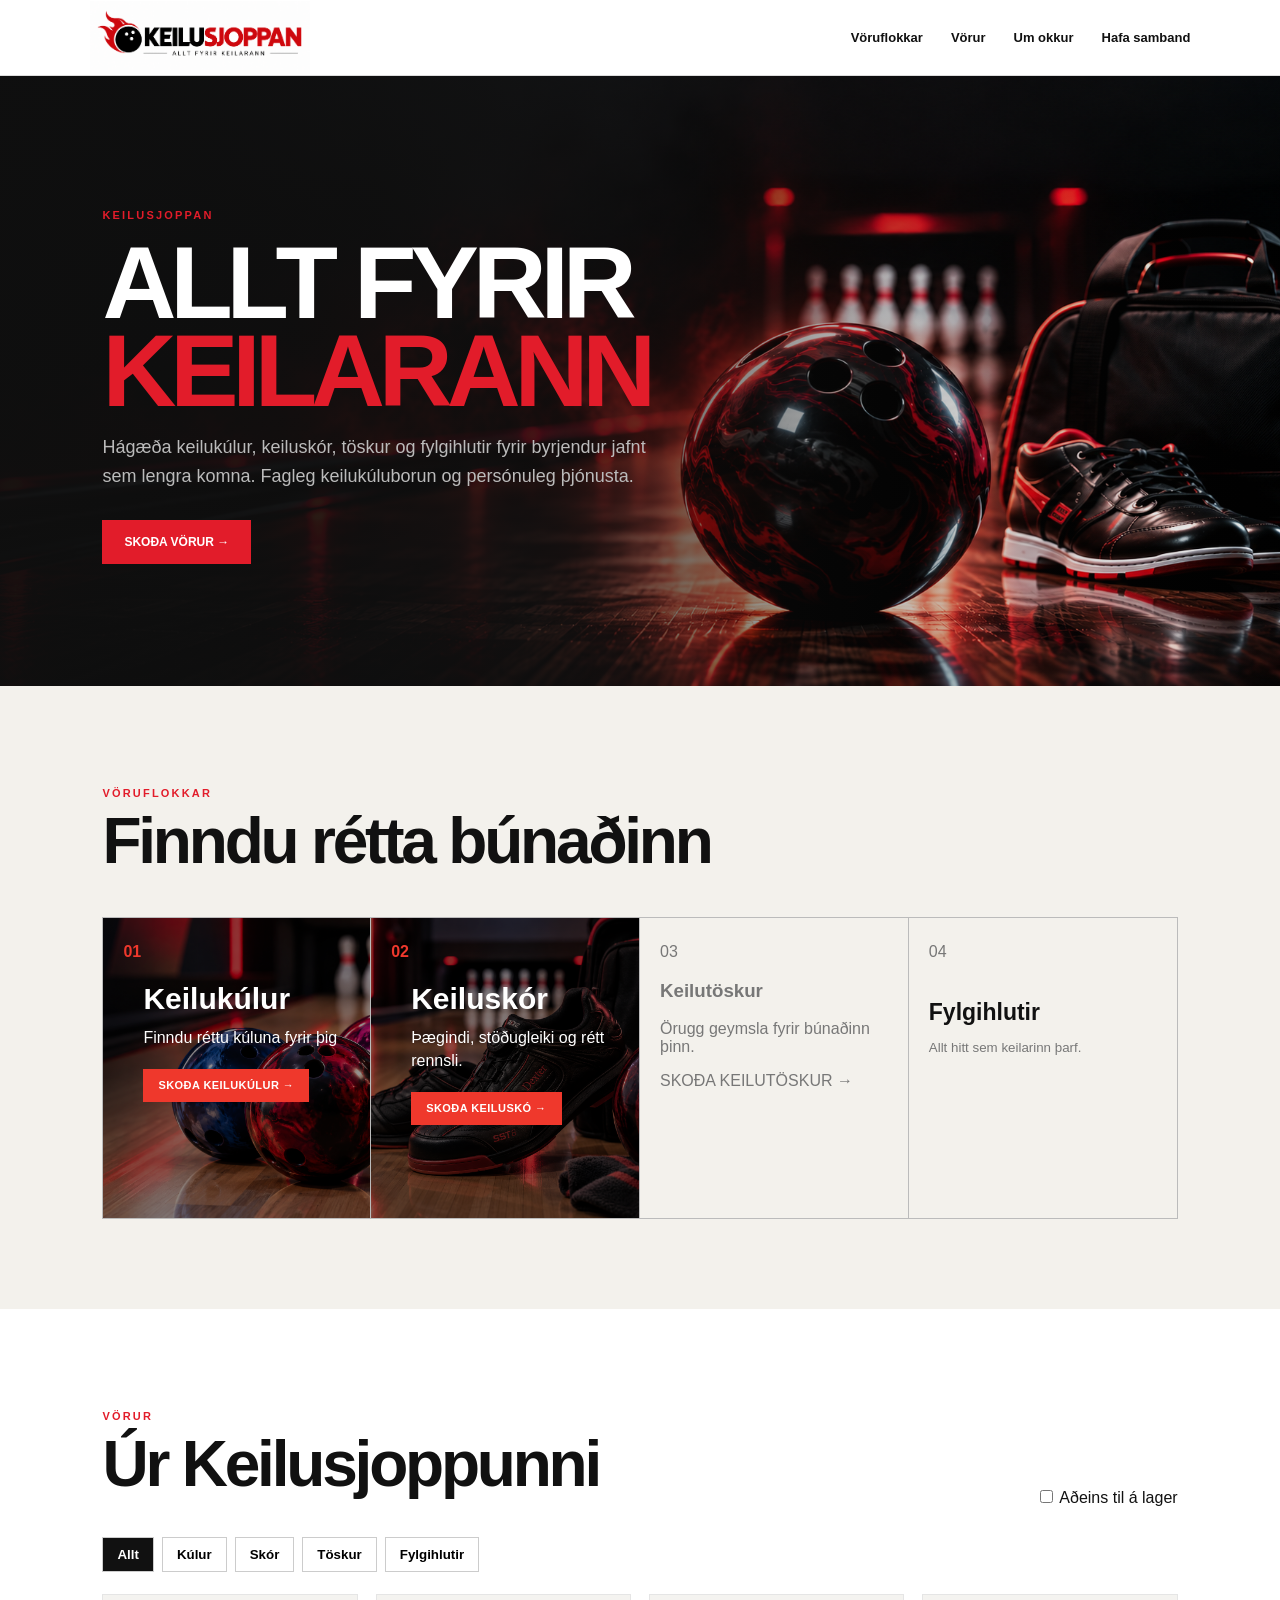
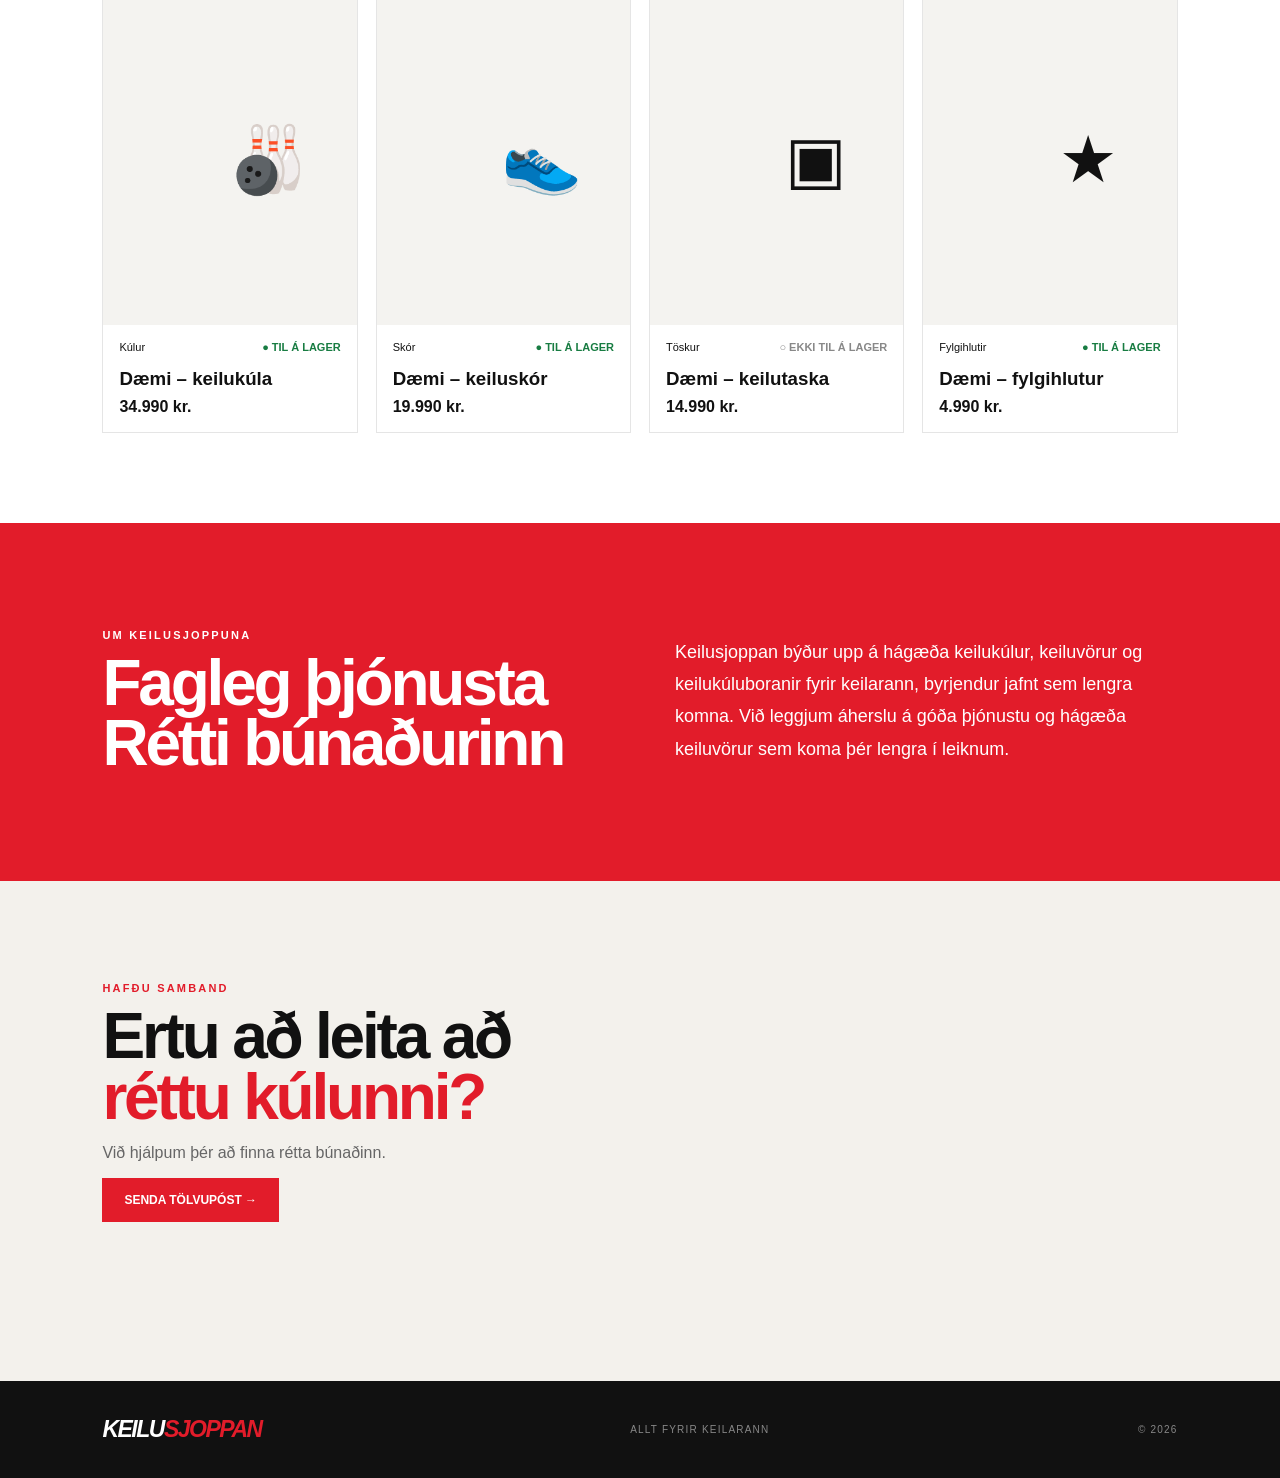
==== index.html @ a0164c8a "Update index.html" ====
<!doctype html><html lang="is"><head><meta charset="utf-8"><meta name="viewport" content="width=device-width,initial-scale=1"><title>Keilusjoppan | Allt fyrir keilarann</title><link rel="stylesheet" href="style.css"></head><body>
<header><a class="logo" href="#">
  <img src="keilusjoppan-logo.png"
       alt="Keilusjoppan – Allt fyrir keilarann"
       style="width:220px; height:auto; display:block;">
</a> <nav><a href="#flokkar">Vöruflokkar</a><a href="#vorur">Vörur</a><a href="#um">Um okkur</a><a href="#samband">Hafa samband</a></nav></header>
<main>
<section class="hero">

  <div class="hero-content">
    <p class="eyebrow">KEILUSJOPPAN</p>

    <h1>
      ALLT FYRIR<br>
      <em>KEILARANN</em>
    </h1>

    <p class="lead">
      Hágæða keilukúlur, keiluskór, töskur og fylgihlutir
      fyrir byrjendur jafnt sem lengra komna.
      Fagleg keilukúluborun og persónuleg þjónusta.
    </p>

    <a class="button" href="#vorur">SKOÐA VÖRUR →</a>
  </div>

</section>
<section id="flokkar" class="section">

  <p class="eyebrow">VÖRUFLOKKAR</p>
  <h2>Finndu rétta búnaðinn</h2>

  <div class="cats">

   <a class="category-card category-balls" href="keilukulur.html">
      <span class="category-number">01</span>
      <div class="category-content">
        <h3>Keilukúlur</h3>
        <p>Finndu réttu kúluna fyrir þig</p>
        <span class="category-link">SKOÐA KEILUKÚLUR →</span>
      </div>
    </a>

 <a class="category-card category-shoes" href="keiluskór.html">
  <span class="category-number">02</span>

  <div class="category-content">
    <h3>Keiluskór</h3>
    <p>Þægindi, stöðugleiki og rétt rennsli.</p>
    <span class="category-link">SKOÐA KEILUSKÓ →</span>
  </div>
</a>

    <a class="category-card category-bags" href="keilutoskur.html">
  <span class="category-number">03</span>

  <div class="category-content">
    <h3>Keilutöskur</h3>
    <p>Örugg geymsla fyrir búnaðinn þinn.</p>
    <span class="category-link">SKOÐA KEILUTÖSKUR →</span>
  </div>
</a>

    <a href="#vorur">
      <span>04</span>
      <b>Fylgihlutir</b>
      <small>Allt hitt sem keilarinn þarf.</small>
    </a>

  </div>

</section><section id="vorur" class="section white"><div class="row"><div><p class="eyebrow">VÖRUR</p><h2>Úr Keilusjoppunni</h2></div><label><input id="stockOnly" type="checkbox"> Aðeins til á lager</label></div><div id="filters" class="filters"></div><div id="productGrid" class="grid"></div></section>
<section id="um" class="about"><div><p class="eyebrow pale">UM KEILUSJOPPUNA</p><h2>Fagleg þjónusta<br>Rétti búnaðurinn</h2></div><p>Keilusjoppan býður upp á hágæða keilukúlur, keiluvörur og keilukúluboranir fyrir keilarann, byrjendur jafnt sem lengra komna. Við leggjum áherslu á góða þjónustu og hágæða keiluvörur sem koma þér lengra í leiknum.</p></section>
<section id="samband" class="section contact"><p class="eyebrow">HAFÐU SAMBAND</p><h2>Ertu að leita að<br><em>réttu kúlunni?</em></h2><p>Við hjálpum þér að finna rétta búnaðinn.</p><a class="button" href="mailto:keilusjoppan@gmail.com">SENDA TÖLVUPÓST →</a></section></main>
<footer><a class="logo" href="#"><span>KEILU</span><b>SJOPPAN</b></a><span>ALLT FYRIR KEILARANN</span><span>© <span id="year"></span></span></footer><script src="products.js"></script></body></html>
---- style.css ----
*{box-sizing:border-box}html{scroll-behavior:smooth}body{margin:0;background:#f3f1ec;color:#111;font-family:Arial,sans-serif}a{color:inherit}header{height:76px;padding:0 7vw;display:flex;align-items:center;justify-content:space-between;background:#fff;position:sticky;top:0;z-index:9;border-bottom:1px solid #ddd}.logo{text-decoration:none;font-weight:900;font-style:italic;font-size:23px;letter-spacing:-1.5px}.logo b{color:#e21c2a}nav{display:flex;gap:28px}nav a{text-decoration:none;font-size:13px;font-weight:bold}.hero{min-height:610px;padding:80px 8vw;display:grid;grid-template-columns:1.3fr .7fr;align-items:center;background:#111;color:#fff;overflow:hidden}.eyebrow{color:#e21c2a;font-size:11px;font-weight:900;letter-spacing:.2em}.hero h1,.contact h2{font-size:clamp(54px,8vw,108px);line-height:.86;letter-spacing:-.06em;margin:18px 0}.hero em,.contact em{font-style:normal;color:#e21c2a}.lead{max-width:570px;color:#bbb;font-size:18px;line-height:1.6;margin-bottom:30px}.button{display:inline-block;padding:15px 22px;background:#e21c2a;color:#fff;text-decoration:none;font-size:12px;font-weight:900}.mark{height:360px;position:relative;display:grid;place-items:center}.ball{width:245px;height:245px;border-radius:50%;background:#050505;border:7px solid #e21c2a;z-index:2;position:relative}.ball i{position:absolute;width:30px;height:30px;border-radius:50%;background:#fff}.ball i:nth-child(1){top:55px;left:72px}.ball i:nth-child(2){top:60px;right:64px}.ball i:nth-child(3){top:108px;left:99px}.flame{position:absolute;color:#e21c2a;font-size:340px;transform:scaleX(.68) translateY(-60px)}.section{padding:90px 8vw}.section h2,.about h2{font-size:clamp(38px,5vw,66px);letter-spacing:-.05em;line-height:.95;margin:12px 0}.cats{display:grid;grid-template-columns:repeat(4,1fr);margin-top:45px;border-top:1px solid #bbb;border-bottom:1px solid #bbb}.cats a{min-height:220px;padding:25px 20px;border-right:1px solid #bbb;text-decoration:none;color:#777}.cats a:first-child{border-left:1px solid #bbb}.cats a:hover{background:#e21c2a;color:#fff}.cats b{display:block;font-size:23px;color:#111;margin:38px 0 12px}.cats a:hover b{color:#fff}.cats small{display:block;line-height:1.5}.white{background:#fff}.row{display:flex;justify-content:space-between;align-items:end;gap:20px}.filters{display:flex;gap:8px;flex-wrap:wrap;margin:30px 0 22px}.filter-btn{padding:9px 14px;border:1px solid #ccc;background:#fff;font-weight:bold;cursor:pointer}.filter-btn.active{background:#111;color:#fff}.grid{display:grid;grid-template-columns:repeat(4,1fr);gap:18px}.product-card{border:1px solid #ddd;background:#fff}.product-image{aspect-ratio:1;background:#f0efec;display:grid;place-items:center;font-size:65px}.product-image img{width:100%;height:100%;object-fit:contain}.product-body{padding:16px}.product-meta{display:flex;justify-content:space-between;gap:8px;font-size:11px}.stock.in{color:#187c42}.stock.out{color:#888}.product-card h3{margin:15px 0 8px}.price{font-weight:900}.about{padding:95px 8vw;background:#e21c2a;color:#fff;display:grid;grid-template-columns:1fr 1fr;gap:70px}.about>p{font-size:18px;line-height:1.8}.pale{color:#fff}.contact{min-height:500px}.contact p:not(.eyebrow){color:#666}footer{padding:35px 8vw;background:#111;color:#888;display:flex;justify-content:space-between;align-items:center;font-size:10px;letter-spacing:.12em}footer .logo span{color:#fff}@media(max-width:850px){nav{display:none}.hero{grid-template-columns:1fr}.mark{height:300px}.cats,.grid{grid-template-columns:repeat(2,1fr)}.about{grid-template-columns:1fr}}@media(max-width:520px){.hero,.section,.about{padding-left:22px;padding-right:22px}.hero h1{font-size:53px}.cats,.grid{grid-template-columns:1fr}.row{align-items:start;flex-direction:column}footer{flex-direction:column;align-items:start;gap:18px}}.logo img {
  width: 150px;
  height: auto;
  display: block;
}
/* HERO MYND */

.hero {
  display: grid;
  grid-template-columns: 0.9fr 1.1fr;
  align-items: center;
  gap: 50px;
}

.hero-visual {
  width: 100%;
  height: 500px;
  overflow: hidden;
}

.hero-visual img {
  width: 100%;
  height: 100%;
  object-fit: cover;
  object-position: 75% center;
  display: block;
}

/* FARSÍMI */

@media (max-width: 850px) {
  .hero {
    grid-template-columns: 1fr;
    gap: 35px;
  }

  .hero-visual {
    height: 350px;
  }
}

@media (max-width: 520px) {
  .hero-visual {
    height: 260px;
  }

  .hero-visual img {
    object-position: 65% center;
  }
}
.hero {
  background-image:
    linear-gradient(
      90deg,
      rgba(15,15,15,0.96) 0%,
      rgba(15,15,15,0.85) 38%,
      rgba(15,15,15,0.25) 70%,
      rgba(15,15,15,0.05) 100%
    ),
    url("./keilusjoppan-hero.png") !important;

  background-size: cover !important;
  background-position: center !important;
  background-repeat: no-repeat !important;
}
/* KEILUKÚLUR – VÖRUFLOKKAKORT */

.category-balls {
  position: relative;
  overflow: hidden;
  min-height: 300px;
  background:
 linear-gradient(
  90deg,
 rgba(10,10,10,.38) 0%,
rgba(10,10,10,.18) 50%,
rgba(10,10,10,.04) 100%
)
    url("keilukulur-category.png");

  background-size: cover;
  background-position: center;
  color: white !important;
}

.category-balls .category-number {
  position: relative;
  z-index: 2;
  color: #ef382c;
  font-weight: 900;
}

.category-balls .category-content {
  position: relative;
  z-index: 2;
  margin-top: 45px;
}

.category-balls h3 {
  margin: 0 0 10px;
  font-size: 30px;
  color: white;
}

.category-balls p {
  margin: 0 0 22px;
  max-width: 230px;
  line-height: 1.5;
}

.category-balls .category-link {
  color: #ef382c;
  font-size: 12px;
  font-weight: 900;
}
/* =========================
   KEILUKÚLUR – VÖRUSÍÐA
   ========================= */

.balls-header {
  background: #111;
  color: #fff;
  padding: 90px 8vw 80px;
}

.balls-header h1 {
  font-size: clamp(55px, 8vw, 105px);
  line-height: .9;
  letter-spacing: -.055em;
  margin: 18px 0 25px;
}

.balls-header > p:last-child {
  max-width: 650px;
  color: #bbb;
  font-size: 18px;
  line-height: 1.6;
}

.balls-shop {
  background: #fff;
  padding: 80px 8vw 110px;
  min-height: 500px;
}

.balls-shop-heading h2 {
  font-size: clamp(38px, 5vw, 65px);
  letter-spacing: -.05em;
  margin: 10px 0 45px;
}

.balls-grid {
  display: grid;
  grid-template-columns: repeat(3, 1fr);
  gap: 22px;
}

/* Farsímar */

@media (max-width: 850px) {
  .balls-grid {
    grid-template-columns: repeat(2, 1fr);
  }

  .balls-header {
    padding: 70px 22px 60px;
  }

  .balls-shop {
    padding: 60px 22px 80px;
  }
}

@media (max-width: 520px) {
  .balls-grid {
    grid-template-columns: 1fr;
  }

  .balls-header h1 {
    font-size: 52px;
  }
}
/* =========================
   VÖRUKORT – KEILUKÚLUR
   ========================= */

.product-card {
  background: #fff;
  border: 1px solid #e5e5e5;
  overflow: hidden;
  transition: transform .2s ease, box-shadow .2s ease;
}

.product-card:hover {
  transform: translateY(-4px);
  box-shadow: 0 14px 35px rgba(0,0,0,.08);
}

.product-image {
  position: relative;
  height: 330px;
  background: #f4f3f0;
  display: flex;
  align-items: center;
  justify-content: center;
  overflow: hidden;
}

.product-image img {
  width: 78%;
  height: 78%;
  object-fit: contain;
}

.product-badge {
  position: absolute;
  top: 18px;
  left: 18px;
  z-index: 2;

  background: #ef382c;
  color: #fff;

  padding: 8px 11px;

  font-size: 10px;
  font-weight: 900;
  letter-spacing: .08em;
}

.product-info {
  padding: 24px;
}

.product-brand {
  display: block;
  color: #ef382c;
  font-size: 11px;
  font-weight: 900;
  letter-spacing: .12em;
  margin-bottom: 8px;
}

.product-info h3 {
  margin: 0 0 12px;
  font-size: 25px;
}

.product-description {
  margin: 0 0 20px;
  color: #666;
  font-size: 14px;
  line-height: 1.55;
}

.product-details {
  display: flex;
  gap: 8px;
  flex-wrap: wrap;
  margin-bottom: 22px;
}

.product-details span {
  background: #f1f1f1;
  padding: 7px 10px;
  font-size: 11px;
  font-weight: 700;
}

.product-button {
  display: inline-block;
  color: #111;
  text-decoration: none;
  font-size: 12px;
  font-weight: 900;
  letter-spacing: .06em;
  border-bottom: 2px solid #ef382c;
  padding-bottom: 4px;
}

.product-button:hover {
  color: #ef382c;
}

@media (max-width: 520px) {
  .product-image {
    height: 290px;
  }
}
/* TAKKI – FINNDU ÞÍNA KÚLU */

.balls-catalog-link {
  display: inline-flex;
  align-items: center;
  justify-content: center;
  margin-top: 28px;
  padding: 16px 24px;
  background: #ef382c;
  color: #fff;
  text-decoration: none;
  font-size: 12px;
  font-weight: 900;
  letter-spacing: .08em;
  transition: transform .2s ease, background .2s ease;
}

.balls-catalog-link:hover {
  background: #fff;
  color: #111;
  transform: translateY(-2px);
}
/* =========================
   DRAUMAKÚLAN – CTA
   ========================= */

.ball-order-cta {
  background: #111;
  color: #fff;
  padding: 90px 8vw 100px;
}

.ball-order-cta h2 {
  max-width: 900px;
  margin: 16px 0 25px;
  font-size: clamp(42px, 6vw, 78px);
  line-height: .95;
  letter-spacing: -.045em;
}

.ball-order-text {
  max-width: 600px;
  margin: 0 0 32px;
  color: #bbb;
  font-size: 17px;
  line-height: 1.65;
}

.ball-order-button {
  display: inline-flex;
  align-items: center;
  justify-content: center;
  padding: 17px 25px;
  border: 2px solid #ef382c;
  color: #fff;
  text-decoration: none;
  font-size: 12px;
  font-weight: 900;
  letter-spacing: .08em;
  transition: background .2s ease, transform .2s ease;
}

.ball-order-button:hover {
  background: #ef382c;
  transform: translateY(-2px);
}

@media (max-width: 520px) {
  .ball-order-cta {
    padding: 65px 22px 75px;
  }
}
/* KEILUSKÓR – FLOKKAR */

.shoe-category-heading {
  margin: 10px 0 28px;
  padding-bottom: 12px;
  border-bottom: 2px solid #111;
}

.shoe-category-heading h3 {
  margin: 0;
  font-size: 18px;
  font-weight: 900;
  letter-spacing: .08em;
}
/* KEILUSKÓR – 2 VÖRUR Í RÖÐ */

.shoe-grid {
  display: grid;
  grid-template-columns: repeat(2, minmax(0, 1fr));
  gap: 24px;
  width: 100%;
}

@media (max-width: 700px) {
  .shoe-grid {
    grid-template-columns: 1fr;
  }
}
/* KEILUSKÓR – 2 Í HVERJUM DÁLK */

.balls-shop .shoe-grid {
  display: grid;
  grid-template-columns: repeat(2, minmax(0, 1fr)) !important;
  gap: 24px;
  width: 100%;
}

@media (max-width: 700px) {
  .balls-shop .shoe-grid {
    grid-template-columns: 1fr !important;
  }
}
/* KEILUSKÓR – MYND Á FORSÍÐU */

.cats .category-shoes {
  background-image:
    linear-gradient(rgba(0,0,0,.25), rgba(0,0,0,.72)),
    url("keiluskor-category.png") !important;
  background-size: cover !important;
  background-position: 65% center !important;
  background-repeat: no-repeat !important;
  color: #fff;
}

.category-shoes .category-number {
  color: #ef382c;
}

.category-shoes .category-content p {
  color: #fff;
}

.category-shoes .category-link {
  color: #ef382c;
}
/* KEILUSKÓR – FLOKKATAKKAR */

.shoe-nav {
  display: flex;
  gap: 10px;
  flex-wrap: wrap;
  margin: -15px 0 55px;
}

.shoe-nav a {
  display: inline-flex;
  align-items: center;
  justify-content: center;
  min-width: 150px;
  padding: 15px 22px;
  border: 2px solid #111;
  color: #111;
  background: #fff;
  text-decoration: none;
  font-size: 12px;
  font-weight: 900;
  letter-spacing: .07em;
  transition: .2s ease;
}

.shoe-nav a:hover {
  background: #111;
  color: #fff;
}

.shoe-nav a:last-child {
  border-color: #ef382c;
  color: #ef382c;
}

.shoe-nav a:last-child:hover {
  background: #ef382c;
  color: #fff;
}

html {
  scroll-behavior: smooth;
}

@media (max-width: 520px) {
  .shoe-nav {
    display: grid;
    grid-template-columns: 1fr;
  }

  .shoe-nav a {
    width: 100%;
  }
}
/* MYNDAKORT Á FORSÍÐU */

.category-balls,
.category-shoes {
  position: relative;
  color: #fff;
}

.category-balls::before,
.category-shoes::before {
  content: "";
  position: absolute;
  inset: 0;
  background: rgba(0,0,0,.42);
  z-index: 0;
}

.category-balls > *,
.category-shoes > * {
  position: relative;
  z-index: 1;
}

.category-balls .category-content,
.category-shoes .category-content {
  position: absolute;
  left: 20px;
  right: 20px;
  bottom: 22px;
}

.category-balls .category-content h3,
.category-shoes .category-content h3 {
  margin: 0 0 10px;
  color: #fff;
  font-size: 30px;
  line-height: 1;
}

.category-balls .category-content p,
.category-shoes .category-content p {
  margin: 0 0 18px;
  color: #fff;
  font-size: 16px;
  line-height: 1.45;
}

.category-balls .category-link,
.category-shoes .category-link {
  color: #ef382c;
  font-size: 12px;
  font-weight: 900;
}
/* FORSÍÐA – KEILUKÚLUR + KEILUSKÓR SAMRÆMD KORT */

.cats .category-balls,
.cats .category-shoes {
  position: relative;
  overflow: hidden;
  min-height: 300px;
  color: #fff !important;
  background-size: cover !important;
  background-repeat: no-repeat !important;
}

.cats .category-balls {
  background-image:
    linear-gradient(
      90deg,
      rgba(0,0,0,.12) 0%,
      rgba(0,0,0,.03) 45%,
      rgba(0,0,0,0) 100%
    ),
    url("keilukulur-category.png") !important;

  background-position: center !important;
}

.cats .category-shoes {
  background-image:
    linear-gradient(
      90deg,
      rgba(0,0,0,.10) 0%,
      rgba(0,0,0,.02) 45%,
      rgba(0,0,0,0) 100%
    ),
    url("keiluskor-category.png") !important;

  background-position: 65% center !important;
}

.cats .category-balls .category-number,
.cats .category-shoes .category-number {
  position: relative;
  z-index: 2;
  color: #ef382c !important;
  font-weight: 900;
}

.cats .category-balls .category-content,
.cats .category-shoes .category-content {
  position: relative;
  z-index: 2;
  margin-top: 45px;
}

.cats .category-balls h3,
.cats .category-shoes h3 {
  margin: 0 0 12px;
  color: #fff !important;
  font-size: 30px;
  line-height: 1;
}

.cats .category-balls p,
.cats .category-shoes p {
  margin: 0 0 20px;
  color: #fff !important;
  font-size: 16px;
  line-height: 1.45;
}

.cats .category-balls .category-link,
.cats .category-shoes .category-link {
  display: inline-block;
  width: fit-content;
  background: #ef382c;
  color: #fff !important;
  padding: 11px 15px;
  font-size: 11px;
  font-weight: 900;
  letter-spacing: .04em;
  line-height: 1;
  text-decoration: none;
  transition: background .2s ease, transform .2s ease;
}

.cats .category-balls:hover .category-link,
.cats .category-shoes:hover .category-link {
  background: #d92b20;
  transform: translateY(-2px);
}
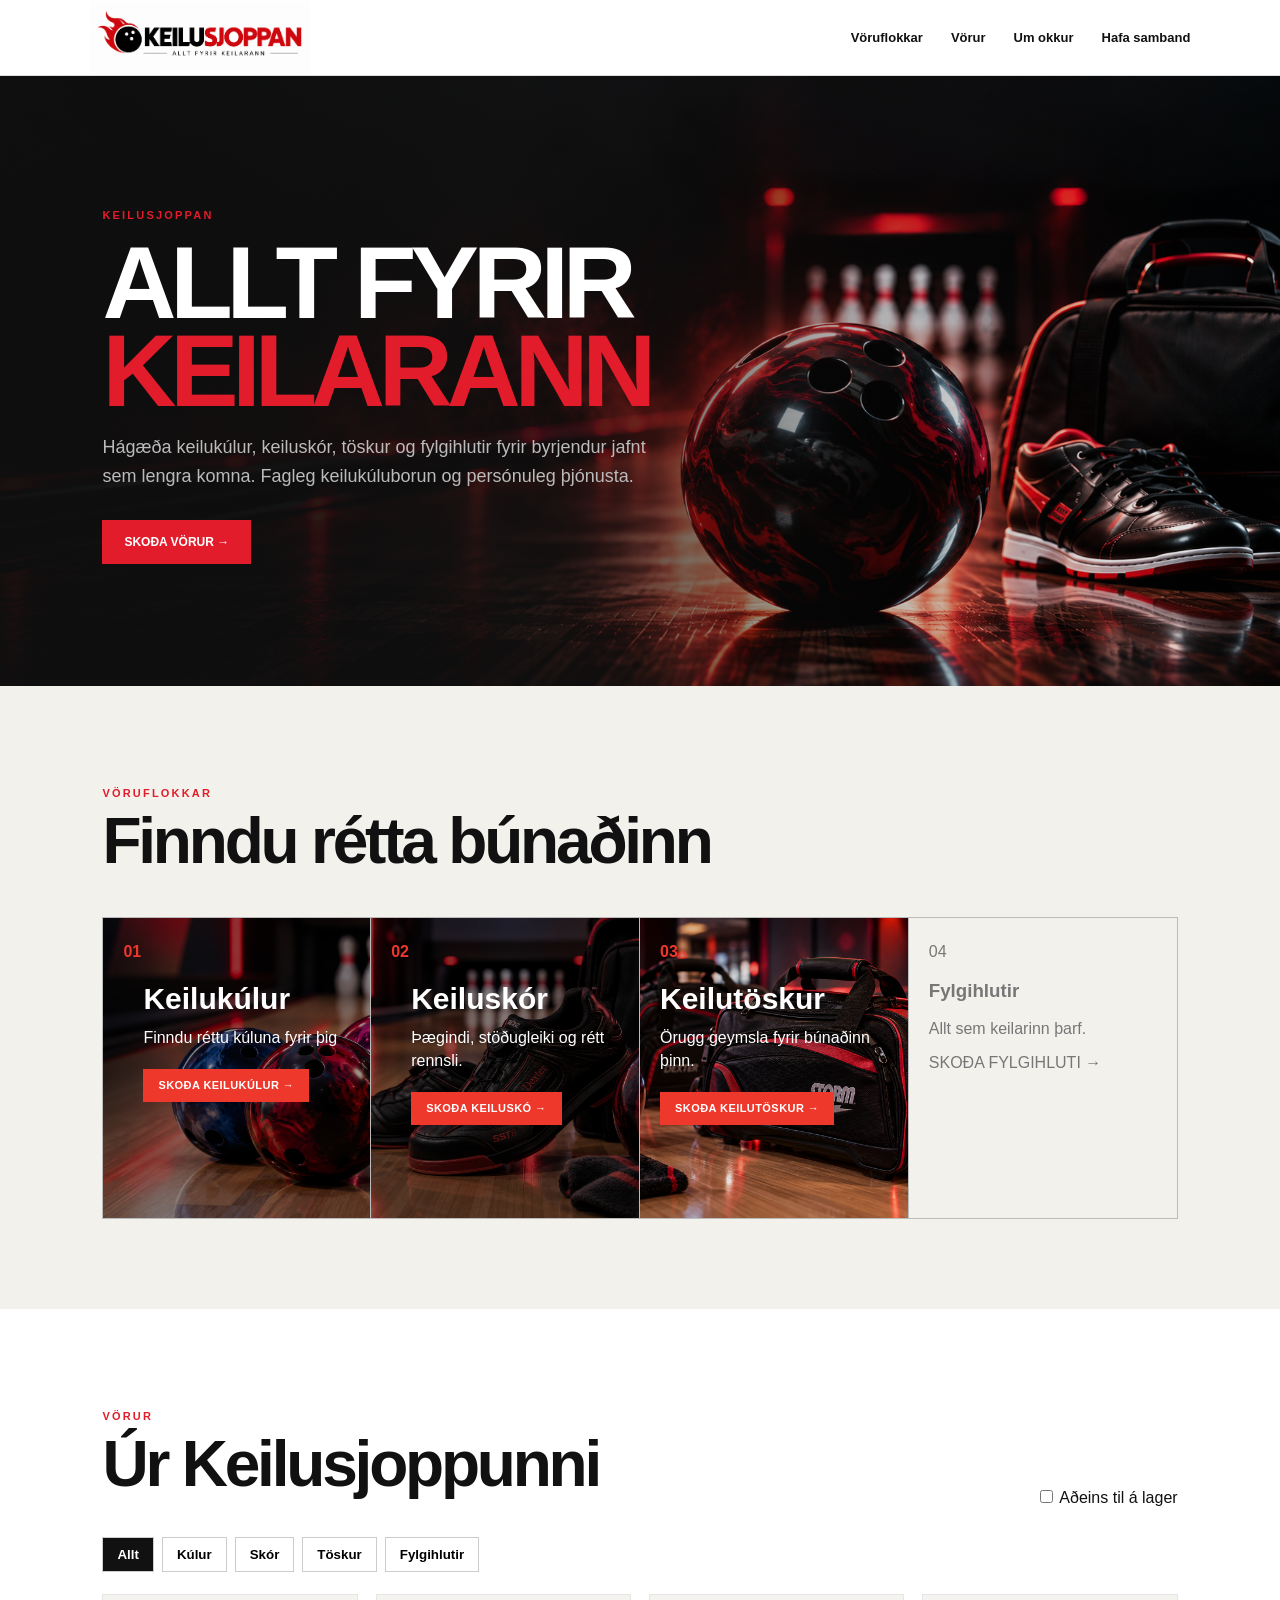
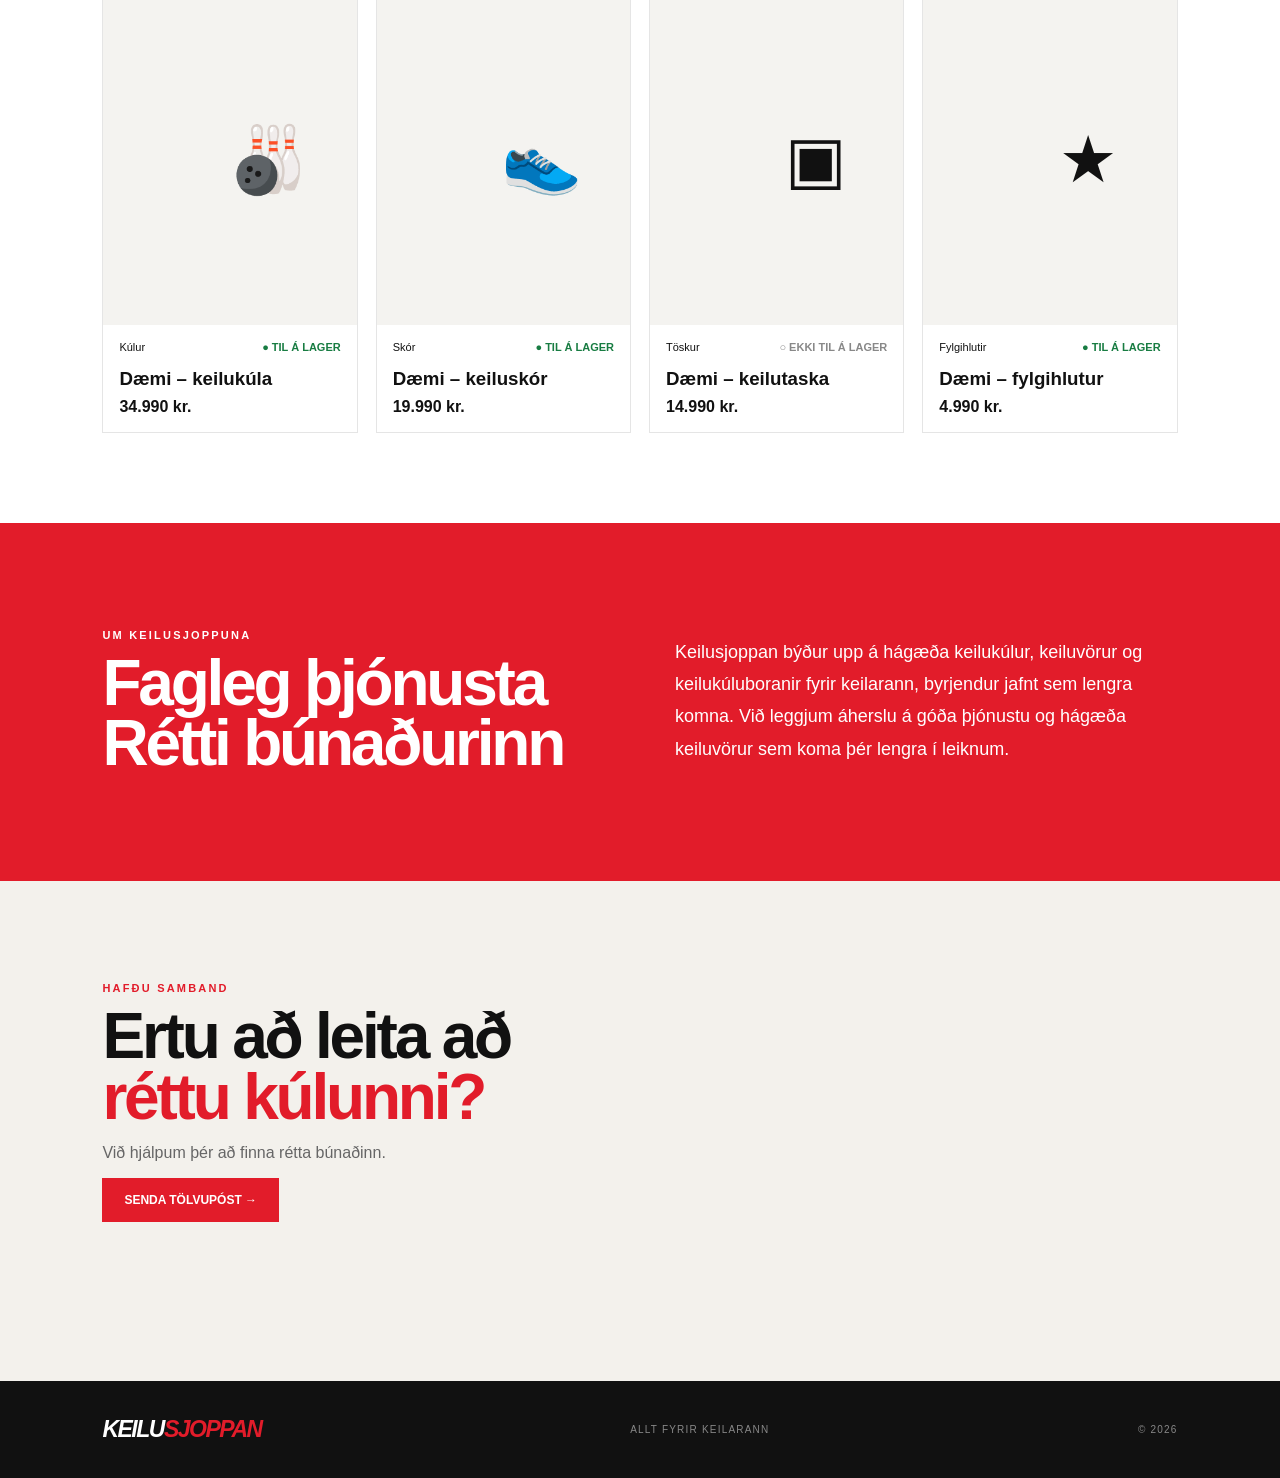
==== commit 9bcf93ef: "Update index.html" ====
--- a/index.html
+++ b/index.html
@@ -61,11 +61,15 @@
   </div>
 </a>
 
-    <a href="#vorur">
-      <span>04</span>
-      <b>Fylgihlutir</b>
-      <small>Allt hitt sem keilarinn þarf.</small>
-    </a>
+<a class="category-card category-accessories" href="fylgihlutir.html">
+  <span class="category-number">04</span>
+
+  <div class="category-content">
+    <h3>Fylgihlutir</h3>
+    <p>Allt sem keilarinn þarf.</p>
+    <span class="category-link">SKOÐA FYLGIHLUTI →</span>
+  </div>
+</a>
 
   </div>
 
--- a/style.css
+++ b/style.css
@@ -620,3 +620,70 @@
   background: #d92b20;
   transform: translateY(-2px);
 }
+/* FORSÍÐA – KEILUTÖSKUR */
+
+.cats .category-bags {
+  position: relative;
+  overflow: hidden;
+  min-height: 300px;
+  color: #fff !important;
+
+  background-image:
+    linear-gradient(
+      90deg,
+rgba(0,0,0,.20) 0%,
+rgba(0,0,0,.08) 45%,
+rgba(0,0,0,.01) 100%
+    ),
+    url("keilutoskur-category.png") !important;
+
+  background-size: cover !important;
+  background-position: center !important;
+  background-repeat: no-repeat !important;
+}
+
+.cats .category-bags .category-number {
+  position: relative;
+  z-index: 2;
+  color: #ef382c !important;
+  font-weight: 900;
+}
+
+.cats .category-bags .category-content {
+  position: relative;
+  z-index: 2;
+  margin-top: 23px;
+}
+
+.cats .category-bags h3 {
+  margin: 0 0 12px;
+  color: #fff !important;
+  font-size: 30px;
+  line-height: 1;
+}
+
+.cats .category-bags p {
+  margin: 0 0 20px;
+  color: #fff !important;
+  font-size: 16px;
+  line-height: 1.45;
+}
+
+.cats .category-bags .category-link {
+  display: inline-block;
+  width: fit-content;
+  background: #ef382c;
+  color: #fff !important;
+  padding: 11px 15px;
+  font-size: 11px;
+  font-weight: 900;
+  letter-spacing: .04em;
+  line-height: 1;
+  text-decoration: none;
+  transition: background .2s ease, transform .2s ease;
+}
+
+.cats .category-bags:hover .category-link {
+  background: #d92b20;
+  transform: translateY(-2px);
+}
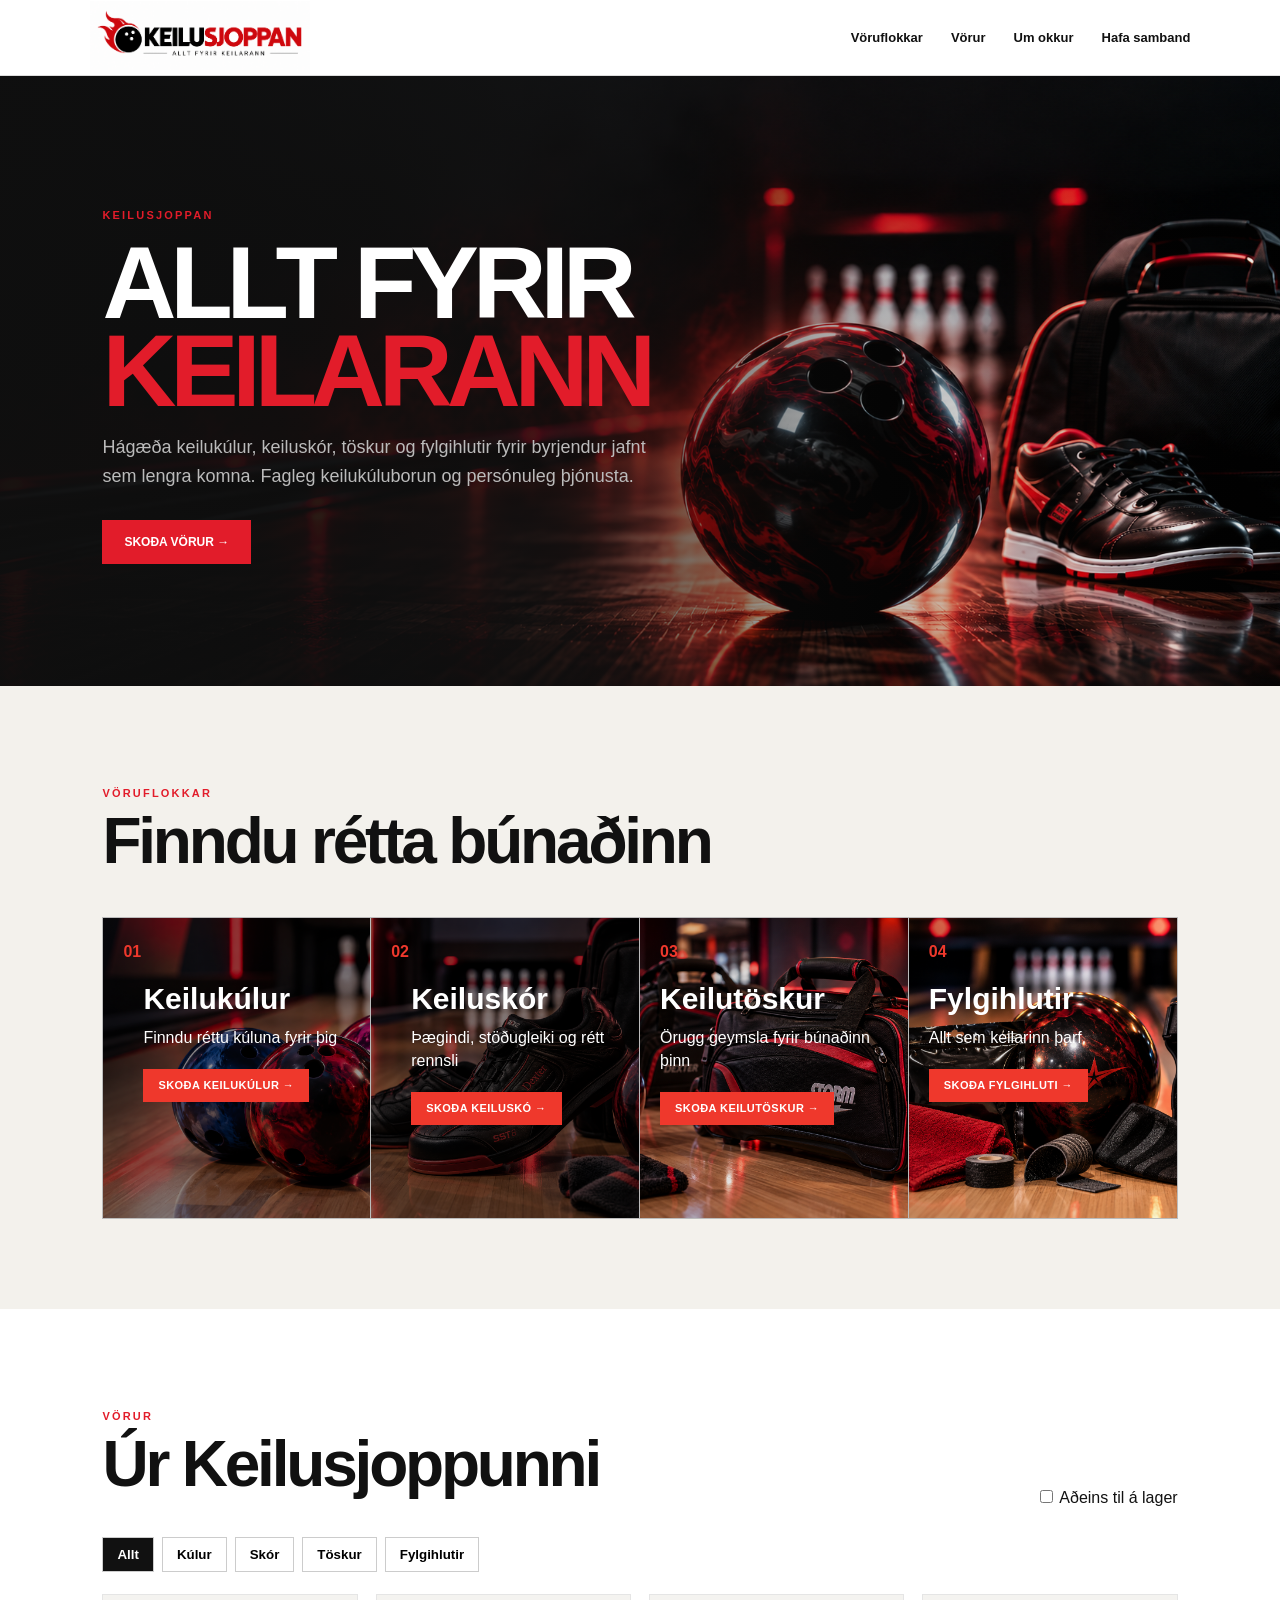
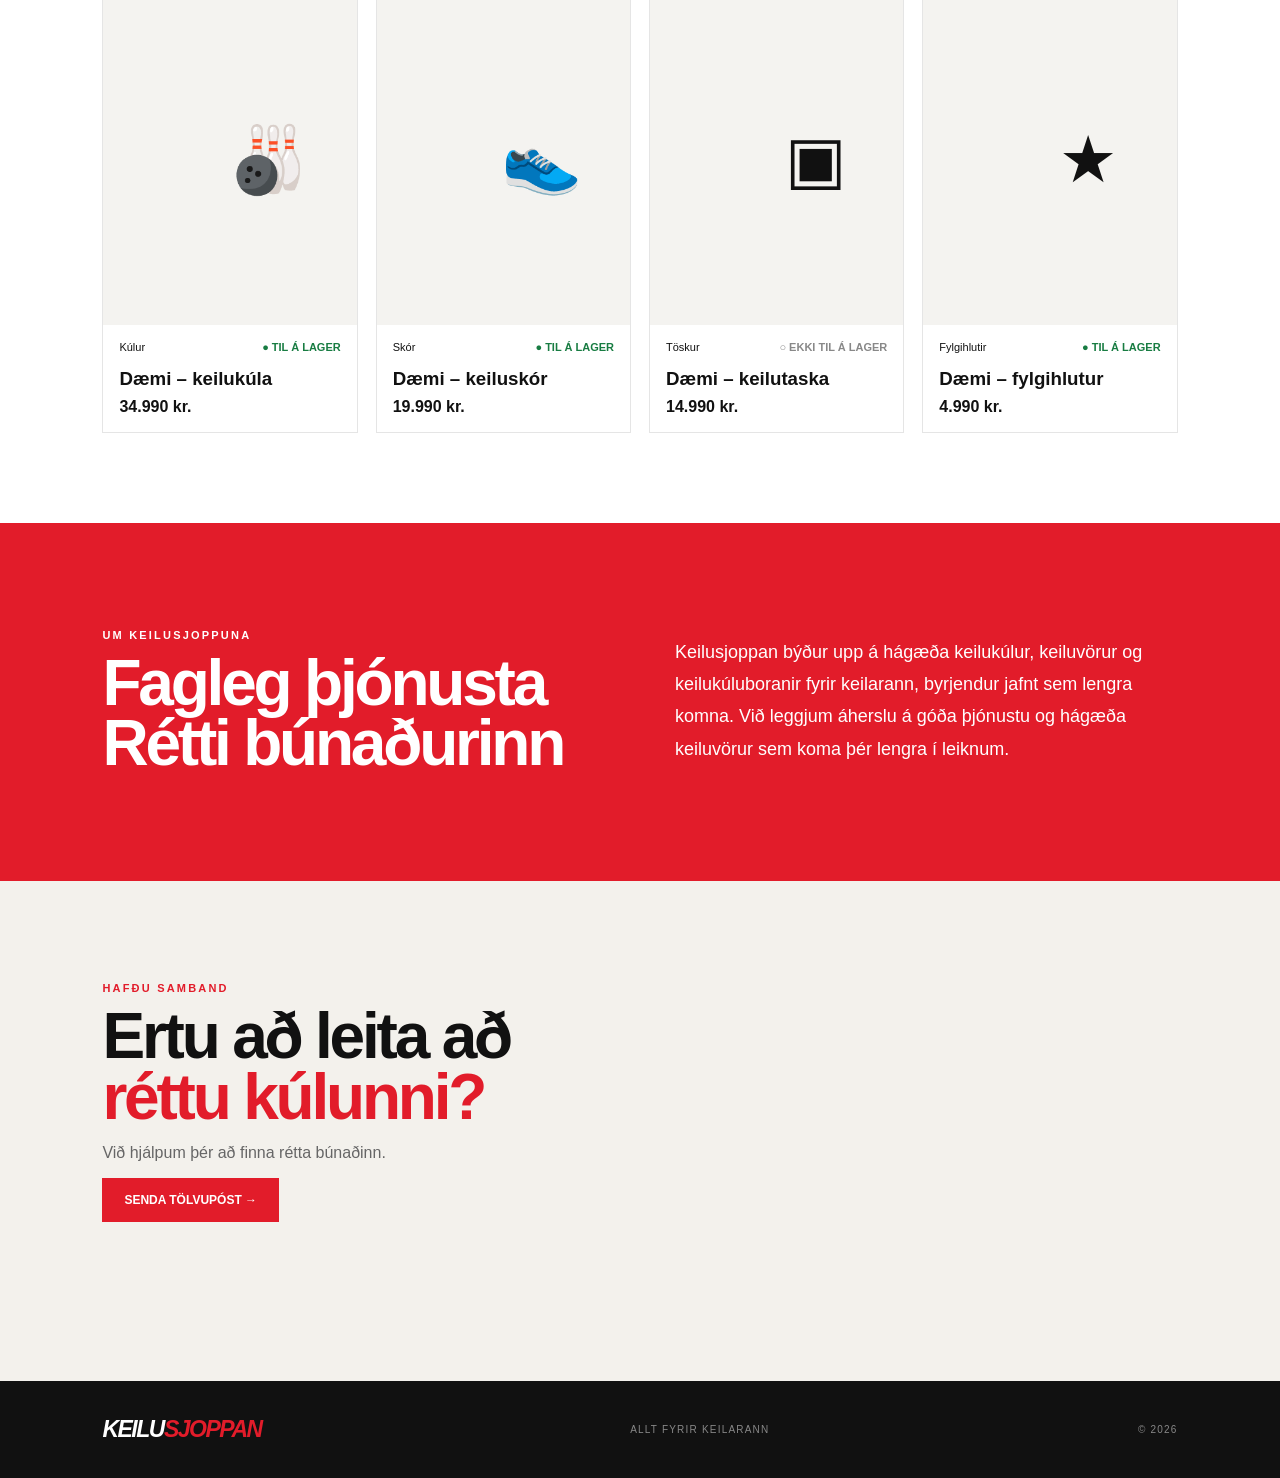
==== commit a0e872f5: "Update index.html" ====
--- a/index.html
+++ b/index.html
@@ -46,7 +46,7 @@
 
   <div class="category-content">
     <h3>Keiluskór</h3>
-    <p>Þægindi, stöðugleiki og rétt rennsli.</p>
+    <p>Þægindi, stöðugleiki og rétt rennsli</p>
     <span class="category-link">SKOÐA KEILUSKÓ →</span>
   </div>
 </a>
@@ -56,7 +56,7 @@
 
   <div class="category-content">
     <h3>Keilutöskur</h3>
-    <p>Örugg geymsla fyrir búnaðinn þinn.</p>
+    <p>Örugg geymsla fyrir búnaðinn þinn</p>
     <span class="category-link">SKOÐA KEILUTÖSKUR →</span>
   </div>
 </a>
--- a/style.css
+++ b/style.css
@@ -687,3 +687,70 @@
   background: #d92b20;
   transform: translateY(-2px);
 }
+/* FORSÍÐA – FYLGIHLUTIR */
+
+.cats .category-accessories {
+  position: relative;
+  overflow: hidden;
+  min-height: 300px;
+  color: #fff !important;
+
+  background-image:
+    linear-gradient(
+      90deg,
+      rgba(0,0,0,.20) 0%,
+      rgba(0,0,0,.08) 45%,
+      rgba(0,0,0,.01) 100%
+    ),
+    url("fylgihlutir-category.png") !important;
+
+  background-size: cover !important;
+  background-position: center !important;
+  background-repeat: no-repeat !important;
+}
+
+.cats .category-accessories .category-number {
+  position: relative;
+  z-index: 2;
+  color: #ef382c !important;
+  font-weight: 900;
+}
+
+.cats .category-accessories .category-content {
+  position: relative;
+  z-index: 2;
+  margin-top: 23px;
+}
+
+.cats .category-accessories h3 {
+  margin: 0 0 12px;
+  color: #fff !important;
+  font-size: 30px;
+  line-height: 1;
+}
+
+.cats .category-accessories p {
+  margin: 0 0 20px;
+  color: #fff !important;
+  font-size: 16px;
+  line-height: 1.45;
+}
+
+.cats .category-accessories .category-link {
+  display: inline-block;
+  width: fit-content;
+  background: #ef382c;
+  color: #fff !important;
+  padding: 11px 15px;
+  font-size: 11px;
+  font-weight: 900;
+  letter-spacing: .04em;
+  line-height: 1;
+  text-decoration: none;
+  transition: background .2s ease, transform .2s ease;
+}
+
+.cats .category-accessories:hover .category-link {
+  background: #d92b20;
+  transform: translateY(-2px);
+}
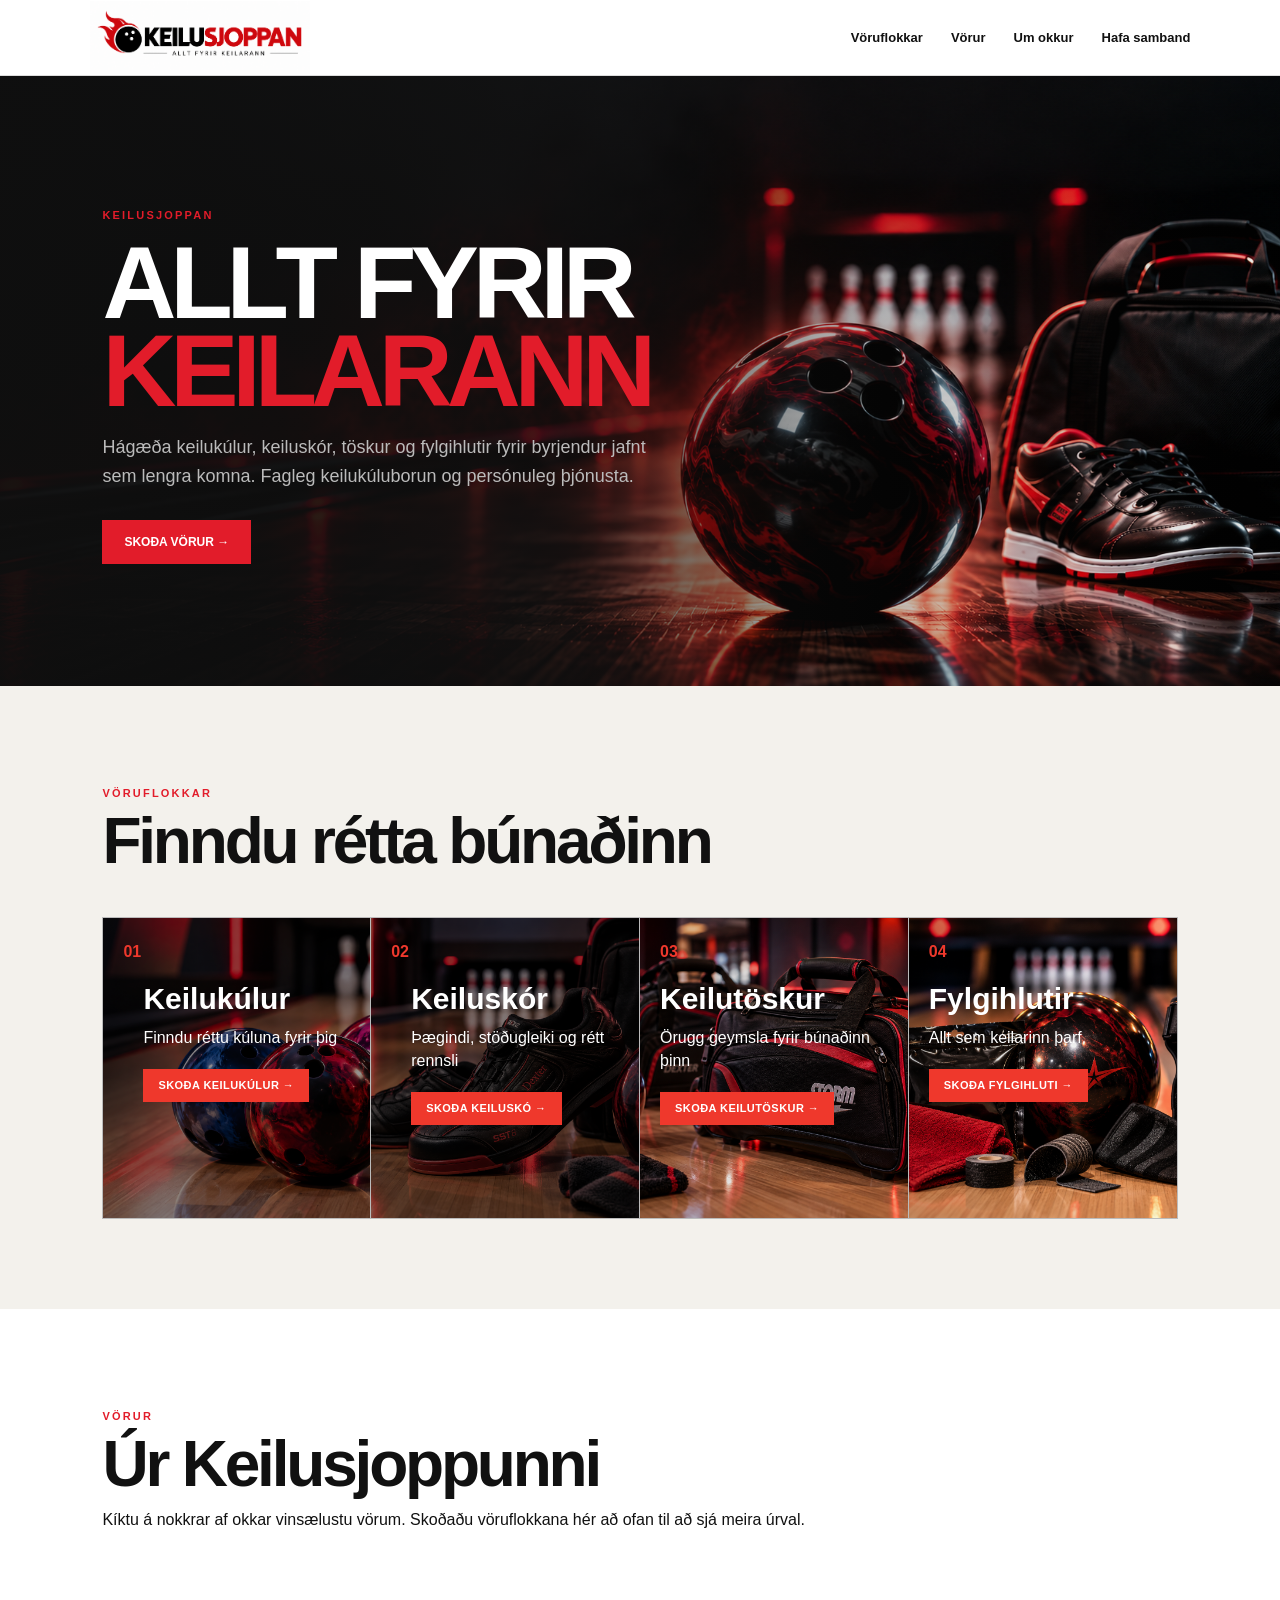
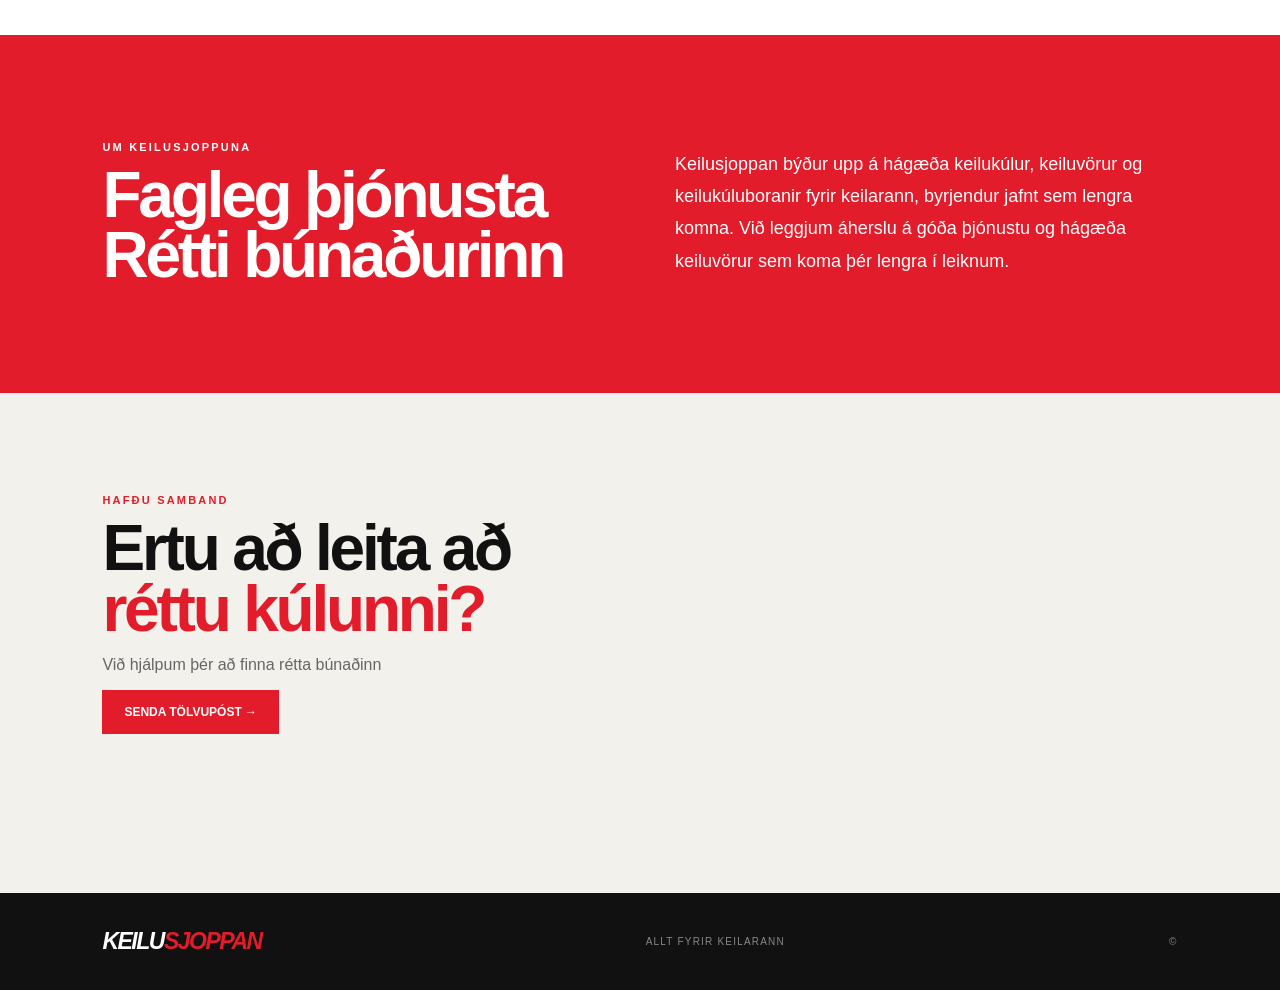
==== commit a1e7ce76: "Update index.html" ====
--- a/index.html
+++ b/index.html
@@ -73,8 +73,76 @@
 
   </div>
 
-</section><section id="vorur" class="section white"><div class="row"><div><p class="eyebrow">VÖRUR</p><h2>Úr Keilusjoppunni</h2></div><label><input id="stockOnly" type="checkbox"> Aðeins til á lager</label></div><div id="filters" class="filters"></div><div id="productGrid" class="grid"></div></section>
-<section id="um" class="about"><div><p class="eyebrow pale">UM KEILUSJOPPUNA</p><h2>Fagleg þjónusta<br>Rétti búnaðurinn</h2></div><p>Keilusjoppan býður upp á hágæða keilukúlur, keiluvörur og keilukúluboranir fyrir keilarann, byrjendur jafnt sem lengra komna. Við leggjum áherslu á góða þjónustu og hágæða keiluvörur sem koma þér lengra í leiknum.</p></section>
-<section id="samband" class="section contact"><p class="eyebrow">HAFÐU SAMBAND</p><h2>Ertu að leita að<br><em>réttu kúlunni?</em></h2><p>Við hjálpum þér að finna rétta búnaðinn.</p><a class="button" href="mailto:keilusjoppan@gmail.com">SENDA TÖLVUPÓST →</a></section></main>
-<footer><a class="logo" href="#"><span>KEILU</span><b>SJOPPAN</b></a><span>ALLT FYRIR KEILARANN</span><span>© <span id="year"></span></span></footer><script src="products.js"></script></body></html>
+</section><section id="vorur" </section>
 
+<section id="vorur" class="section white">
+
+  <div class="row">
+    <div>
+      <p class="eyebrow">VÖRUR</p>
+      <h2>Úr Keilusjoppunni</h2>
+
+      <p class="featured-intro">
+        Kíktu á nokkrar af okkar vinsælustu vörum. Skoðaðu vöruflokkana hér að ofan til að sjá meira úrval.
+      </p>
+    </div>
+  </div>
+
+  <div id="productGrid" class="grid"></div>
+
+</section>
+
+
+<section id="um" class="about">
+
+  <div>
+    <p class="eyebrow pale">UM KEILUSJOPPUNA</p>
+    <h2>Fagleg þjónusta<br>Rétti búnaðurinn</h2>
+  </div>
+
+  <p>
+    Keilusjoppan býður upp á hágæða keilukúlur, keiluvörur og keilukúluboranir
+    fyrir keilarann, byrjendur jafnt sem lengra komna. Við leggjum áherslu á
+    góða þjónustu og hágæða keiluvörur sem koma þér lengra í leiknum.
+  </p>
+
+</section>
+
+
+<section id="samband" class="section contact">
+
+  <p class="eyebrow">HAFÐU SAMBAND</p>
+
+  <h2>
+    Ertu að leita að<br>
+    <em>réttu kúlunni?</em>
+  </h2>
+
+  <p>Við hjálpum þér að finna rétta búnaðinn</p>
+
+  <a class="button" href="mailto:keilusjoppan@gmail.com">
+    SENDA TÖLVUPÓST →
+  </a>
+
+</section>
+
+</main>
+
+
+<footer>
+  <a class="logo" href="#">
+    <span>KEILU</span><b>SJOPPAN</b>
+  </a>
+
+  <span>ALLT FYRIR KEILARANN</span>
+  <span>© <span id="year"></span></span>
+</footer>
+
+
+<script src="products.js"></script>
+
+</body>
+</html>
+          
+            <script src="products.js"></script></body></html>
+
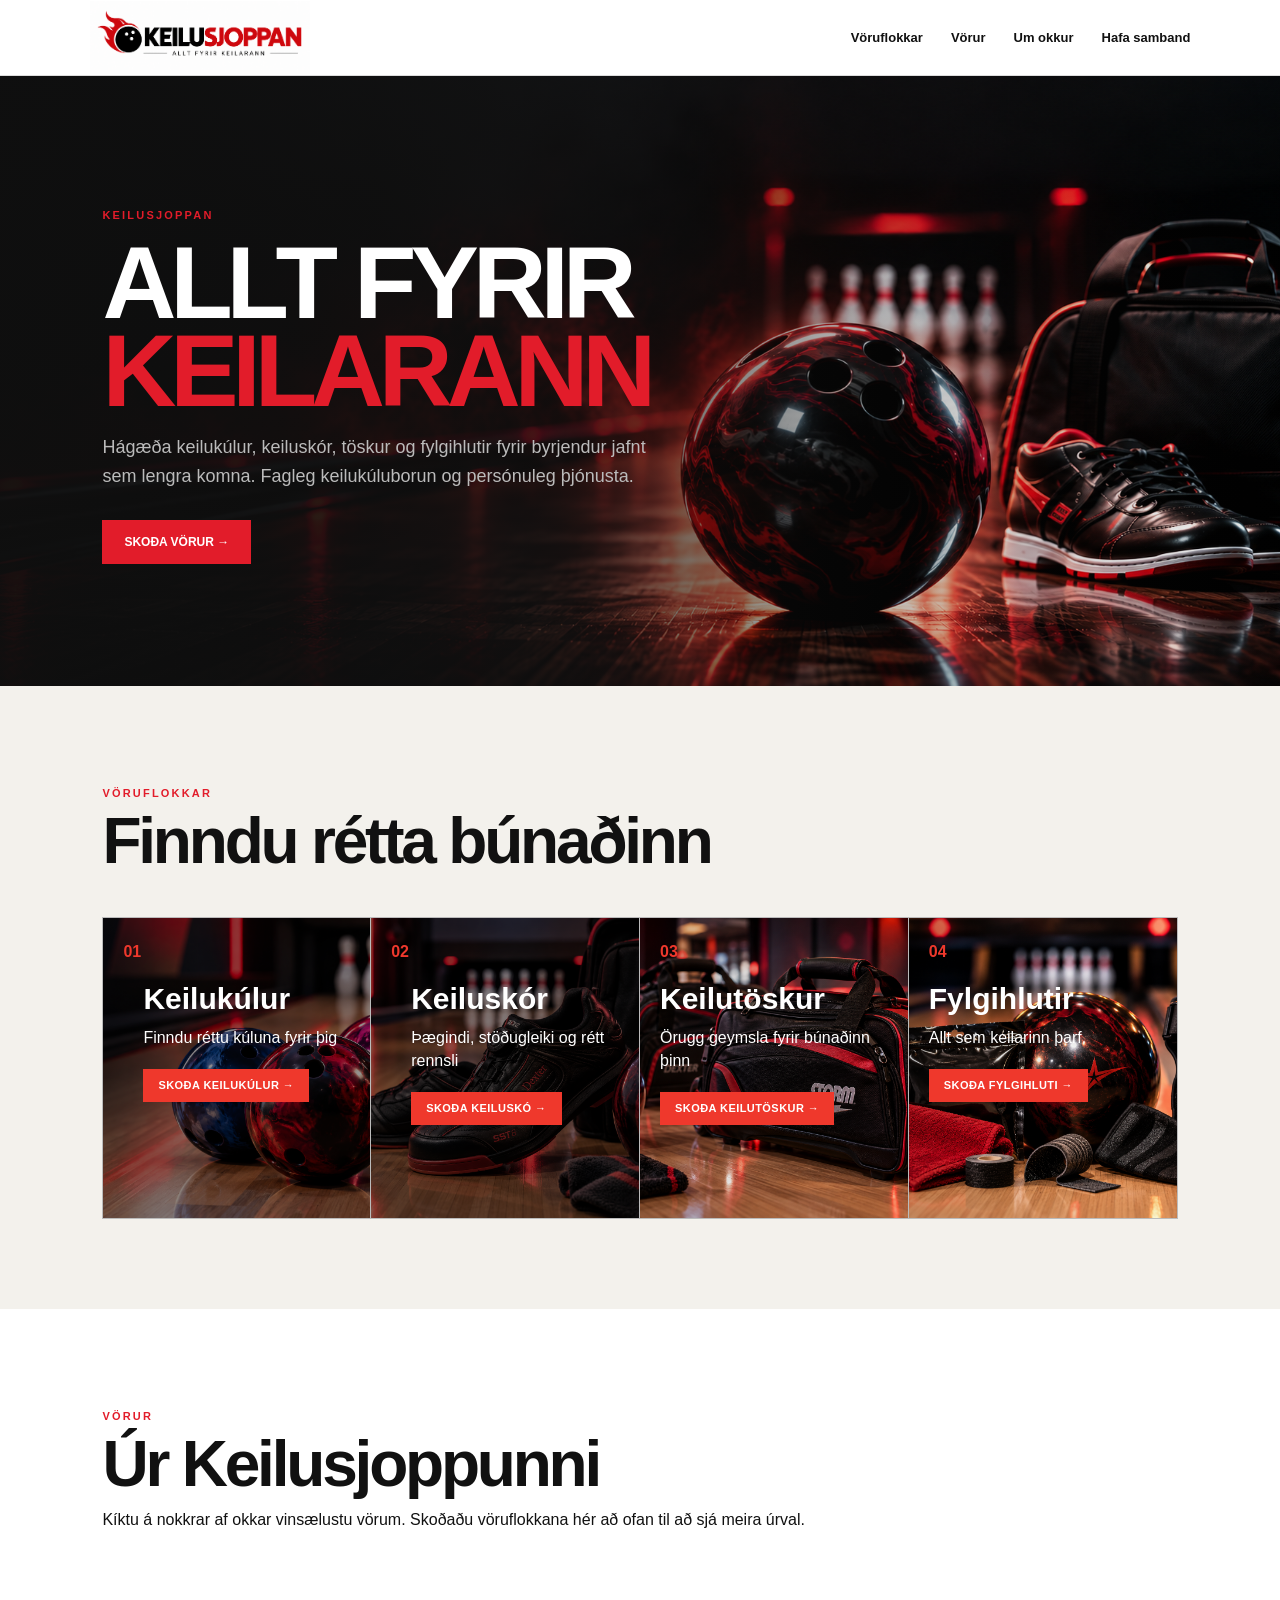
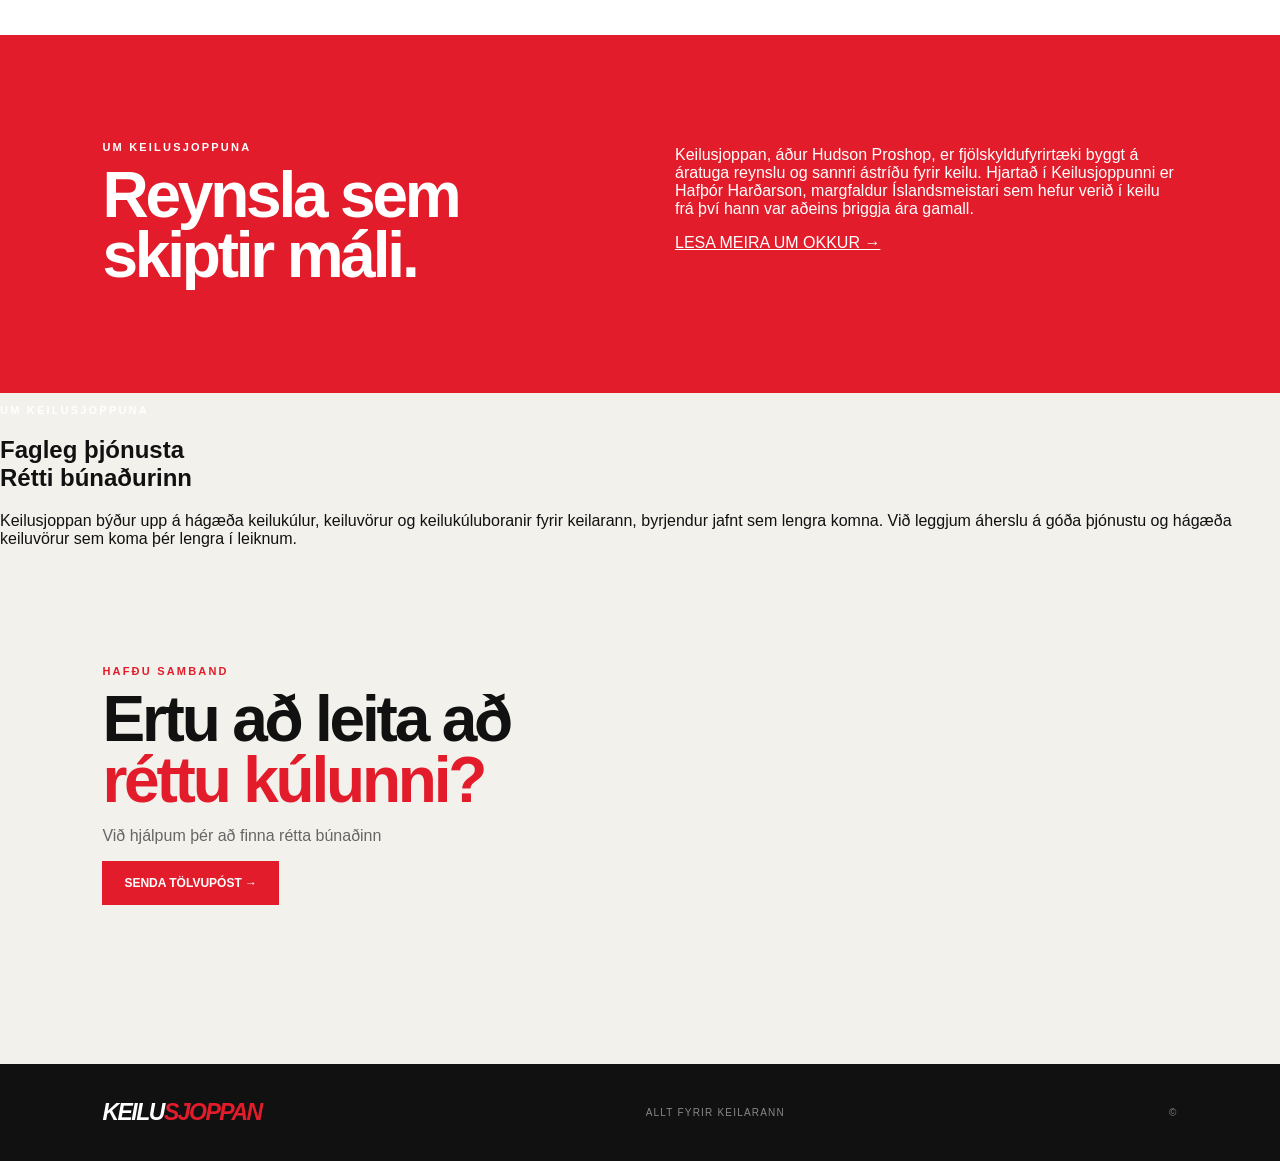
==== commit 7671561a: "Update index.html" ====
--- a/index.html
+++ b/index.html
@@ -97,6 +97,26 @@
 
   <div>
     <p class="eyebrow pale">UM KEILUSJOPPUNA</p>
+    <h2>Reynsla sem<br>skiptir máli.</h2>
+  </div>
+
+  <div>
+    <p>
+      Keilusjoppan, áður Hudson Proshop, er fjölskyldufyrirtæki byggt á
+      áratuga reynslu og sannri ástríðu fyrir keilu. Hjartað í
+      Keilusjoppunni er Hafþór Harðarson, margfaldur Íslandsmeistari
+      sem hefur verið í keilu frá því hann var aðeins þriggja ára gamall.
+    </p>
+
+    <a class="about-link" href="um-okkur.html">
+      LESA MEIRA UM OKKUR →
+    </a>
+  </div>
+
+</section>
+
+  <div>
+    <p class="eyebrow pale">UM KEILUSJOPPUNA</p>
     <h2>Fagleg þjónusta<br>Rétti búnaðurinn</h2>
   </div>
 
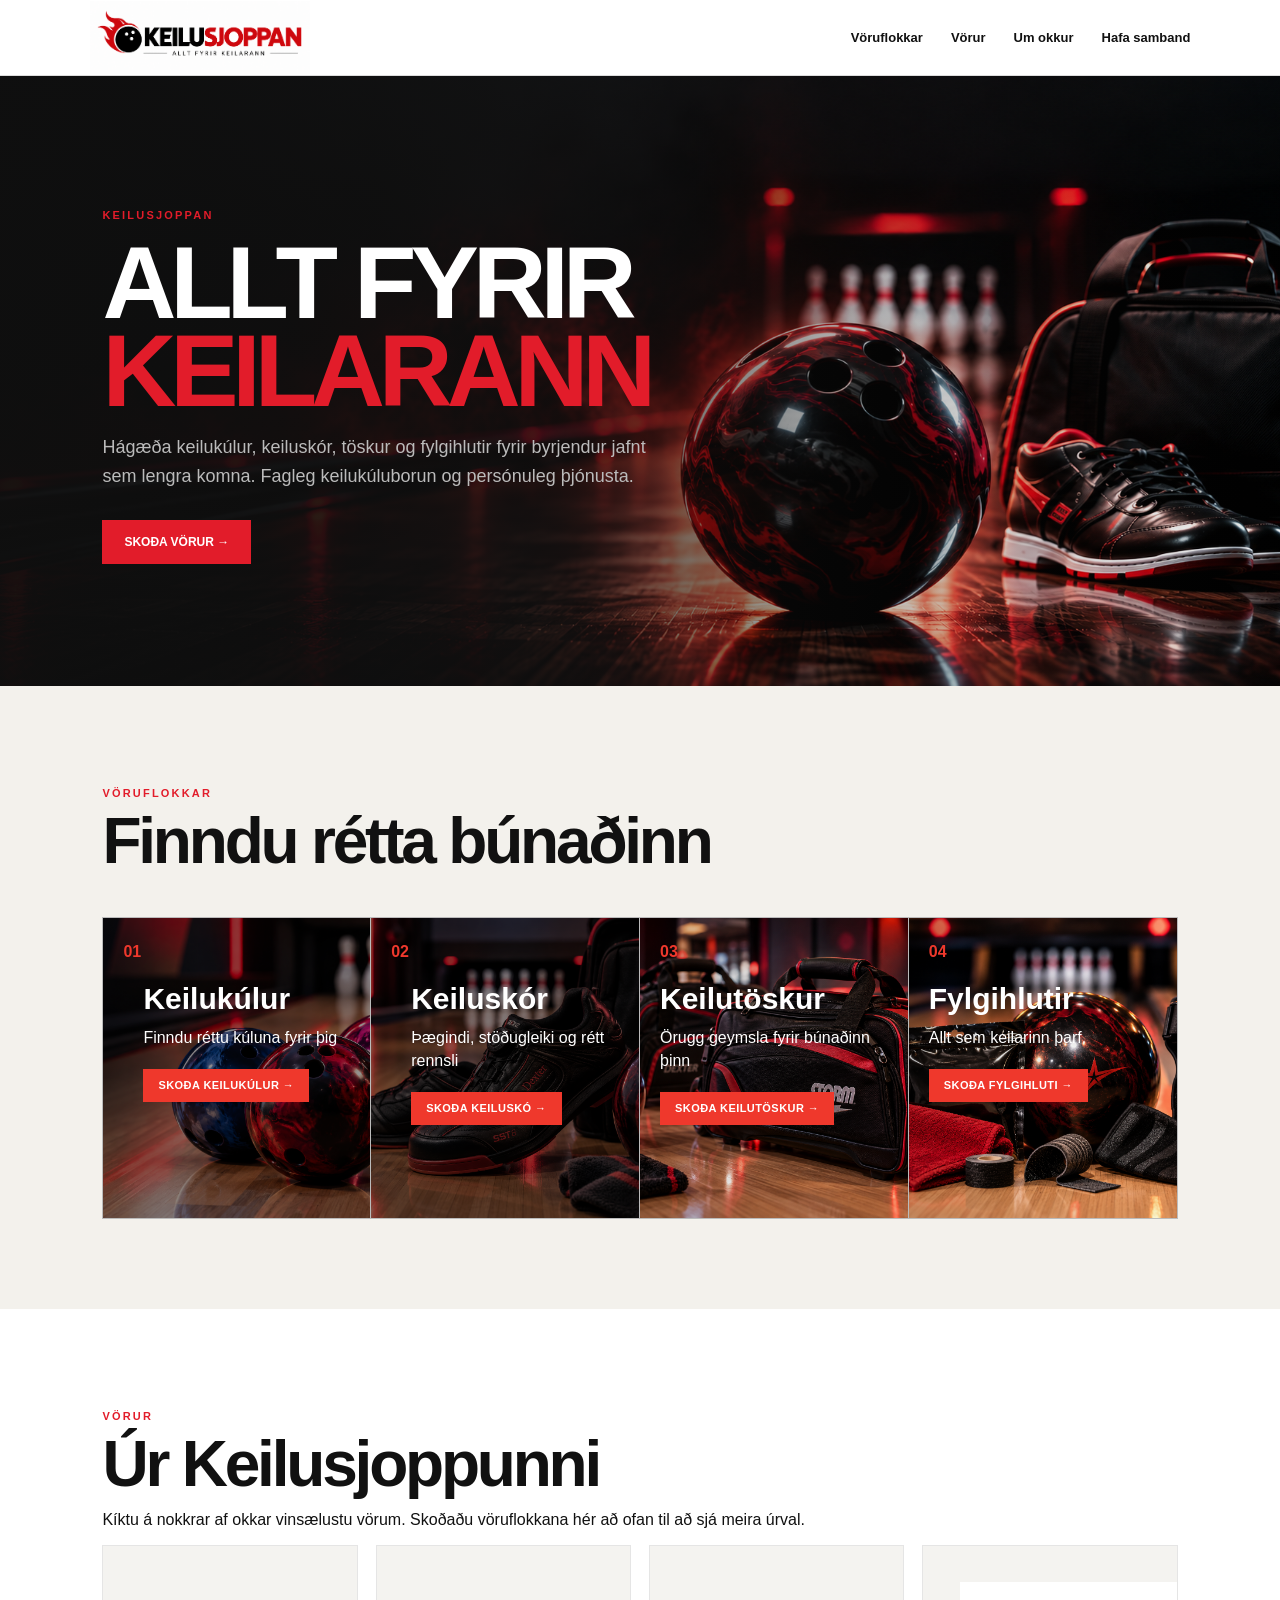
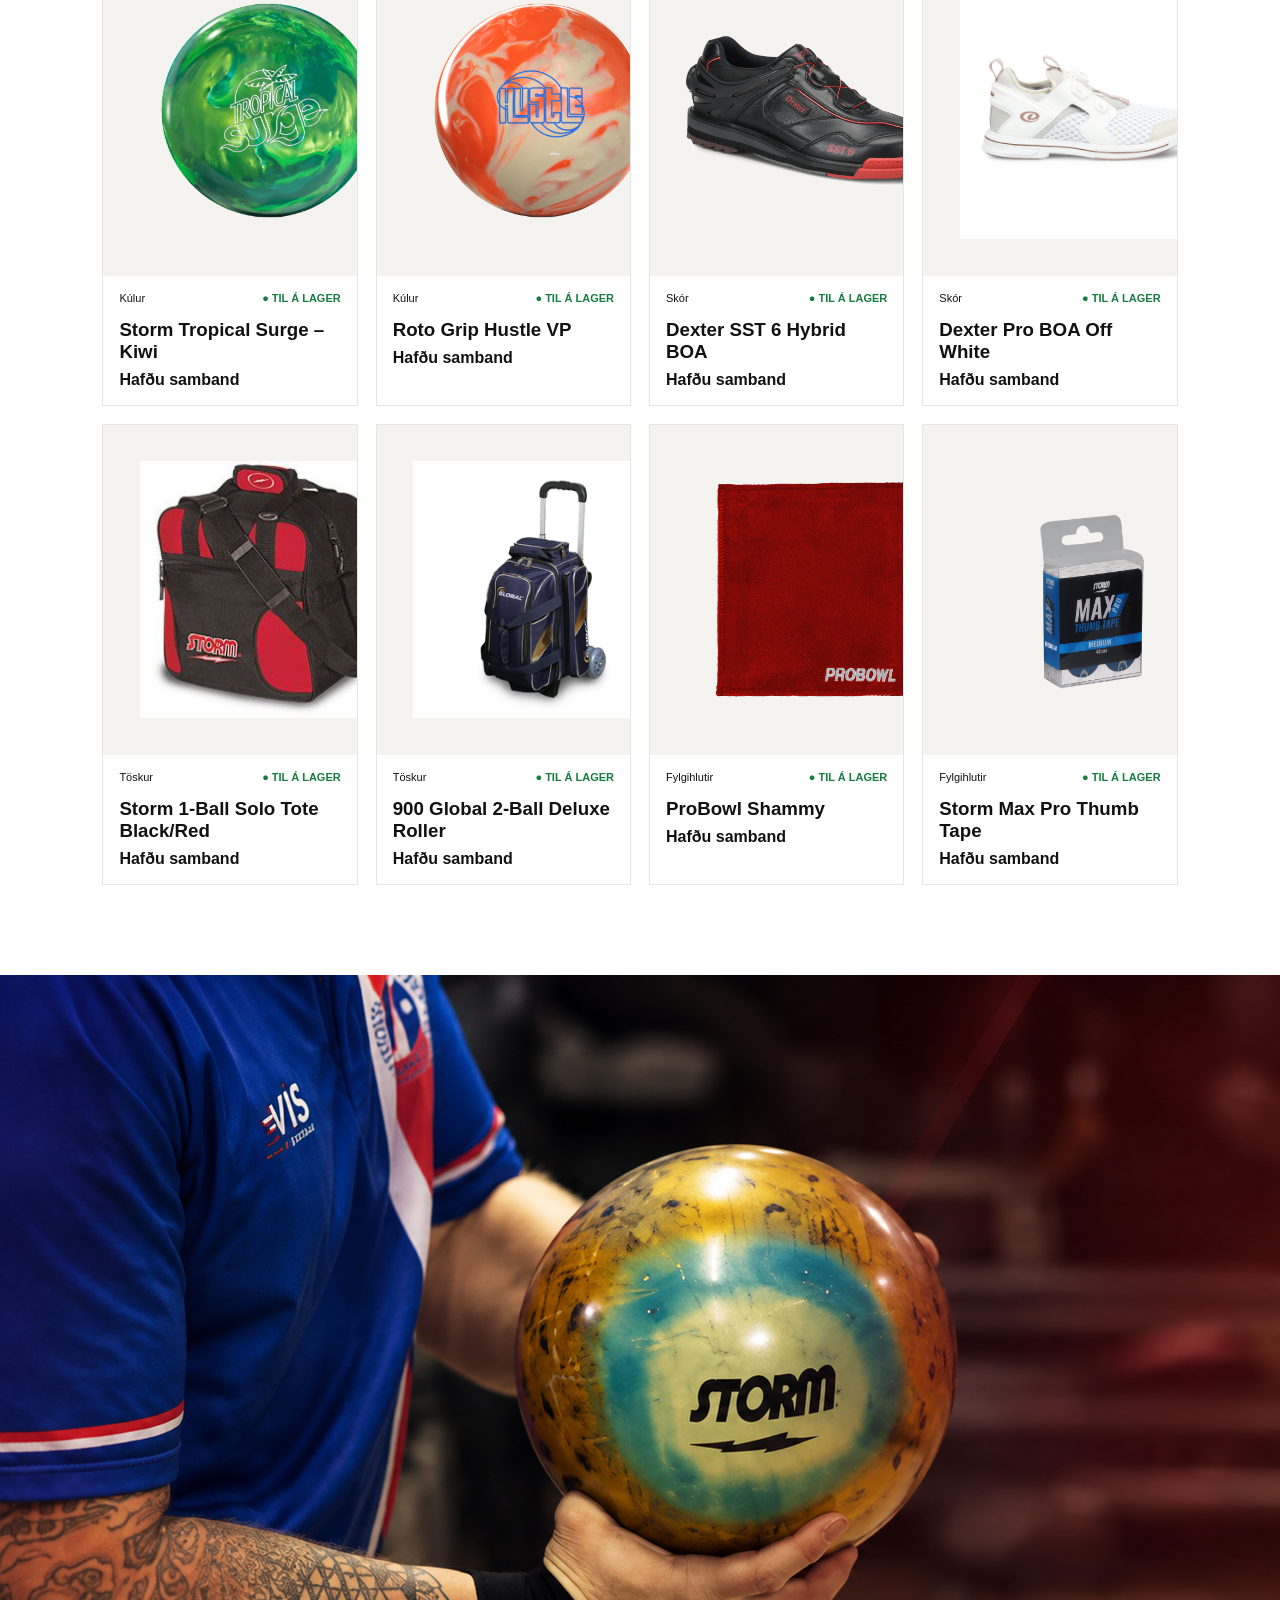
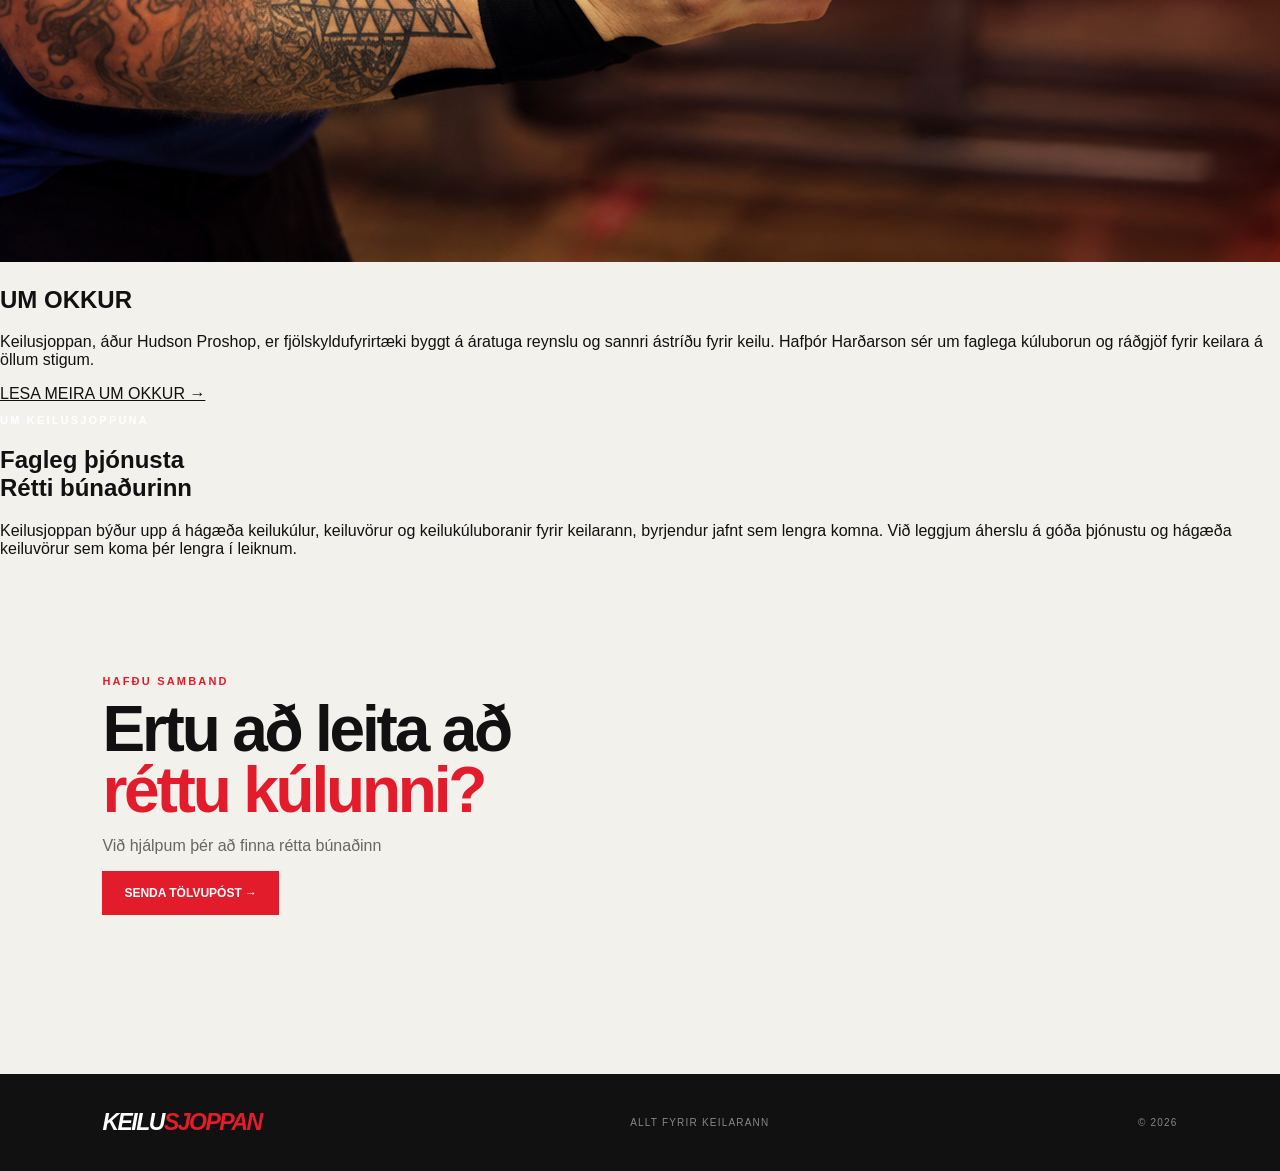
==== commit 2fa96b6a: "Update index.html" ====
--- a/index.html
+++ b/index.html
@@ -93,24 +93,31 @@
 </section>
 
 
-<section id="um" class="about">
+<section id="um" class="home-about">
 
-  <div>
-    <p class="eyebrow pale">UM KEILUSJOPPUNA</p>
-    <h2>Reynsla sem<br>skiptir máli.</h2>
+  <div class="home-about-image">
+    <img src="hafthor-bowling-ball.png" alt="Keilusjoppan – reynsla og þekking í keilu">
   </div>
 
-  <div>
+  <div class="home-about-content">
+
+ 
+
+    <h2>
+      UM OKKUR<br>
+
+    </h2>
+
     <p>
       Keilusjoppan, áður Hudson Proshop, er fjölskyldufyrirtæki byggt á
-      áratuga reynslu og sannri ástríðu fyrir keilu. Hjartað í
-      Keilusjoppunni er Hafþór Harðarson, margfaldur Íslandsmeistari
-      sem hefur verið í keilu frá því hann var aðeins þriggja ára gamall.
+      áratuga reynslu og sannri ástríðu fyrir keilu. Hafþór Harðarson
+      sér um faglega kúluborun og ráðgjöf fyrir keilara á öllum stigum.
     </p>
 
-    <a class="about-link" href="um-okkur.html">
+    <a class="home-about-button" href="um-okkur.html">
       LESA MEIRA UM OKKUR →
     </a>
+
   </div>
 
 </section>
--- a/style.css
+++ b/style.css
@@ -754,3 +754,315 @@
   background: #d92b20;
   transform: translateY(-2px);
 }
+/* =========================
+   UM OKKUR
+========================= */
+
+.about-hero {
+  display: grid;
+  grid-template-columns: 1.05fr 1fr;
+  min-height: 620px;
+  background: #111;
+  color: #fff;
+}
+
+.about-hero-text {
+  padding: 90px 7vw 80px;
+  display: flex;
+  flex-direction: column;
+  justify-content: center;
+}
+
+.about-hero-text h1 {
+  margin: 15px 0 28px;
+  font-size: clamp(54px, 6.5vw, 92px);
+  line-height: .95;
+  letter-spacing: -.05em;
+}
+
+.about-lead {
+  max-width: 620px;
+  margin: 0;
+  color: #bbb;
+  font-size: 18px;
+  line-height: 1.65;
+}
+
+.about-hero-image {
+  min-height: 620px;
+  overflow: hidden;
+}
+
+.about-hero-image img {
+  width: 100%;
+  height: 100%;
+  object-fit: cover;
+  object-position: center;
+  display: block;
+}
+
+
+/* SAGA HAFÞÓRS */
+
+.about-story {
+  display: grid;
+  grid-template-columns: .9fr 1.1fr;
+  gap: 80px;
+  padding: 100px 8vw;
+  background: #fff;
+}
+
+.about-story-title h2 {
+  margin: 10px 0 0;
+  font-size: clamp(42px, 5vw, 68px);
+  line-height: .98;
+  letter-spacing: -.045em;
+}
+
+.about-story-text {
+  max-width: 720px;
+}
+
+.about-story-text p {
+  margin: 0 0 24px;
+  color: #555;
+  font-size: 17px;
+  line-height: 1.75;
+}
+
+.about-story-text strong {
+  color: #111;
+}
+
+
+/* AFREK */
+
+.about-achievements {
+  background: #111;
+  color: #fff;
+  padding: 90px 8vw 80px;
+}
+
+.achievement-grid {
+  display: grid;
+  grid-template-columns: repeat(4, 1fr);
+  gap: 24px;
+  margin-top: 42px;
+}
+
+.achievement {
+  border-top: 2px solid #ef382c;
+  padding-top: 22px;
+}
+
+.achievement strong {
+  display: block;
+  margin-bottom: 12px;
+  font-size: clamp(48px, 5vw, 72px);
+  line-height: 1;
+  letter-spacing: -.04em;
+}
+
+.achievement span {
+  color: #ccc;
+  font-size: 15px;
+  line-height: 1.45;
+  font-weight: 700;
+}
+
+.achievement-note {
+  margin: 35px 0 0;
+  color: #777;
+  font-size: 12px;
+}
+
+
+/* FJÖLSKYLDUFYRIRTÆKI */
+
+.family-business {
+  display: grid;
+  grid-template-columns: .9fr 1.1fr;
+  gap: 80px;
+  padding: 100px 8vw;
+  background: #f4f3f0;
+}
+
+.family-business h2 {
+  margin: 10px 0 0;
+  font-size: clamp(42px, 5vw, 68px);
+  line-height: .98;
+  letter-spacing: -.045em;
+}
+
+.family-text {
+  max-width: 720px;
+}
+
+.family-text p {
+  margin: 0 0 24px;
+  color: #555;
+  font-size: 17px;
+  line-height: 1.75;
+}
+
+
+/* RESPONSIVE */
+
+@media (max-width: 900px) {
+
+  .about-hero {
+    grid-template-columns: 1fr;
+  }
+
+  .about-hero-text {
+    padding: 70px 22px 55px;
+  }
+
+  .about-hero-image {
+    min-height: 480px;
+  }
+
+  .about-story,
+  .family-business {
+    grid-template-columns: 1fr;
+    gap: 40px;
+    padding: 70px 22px;
+  }
+
+  .achievement-grid {
+    grid-template-columns: repeat(2, 1fr);
+  }
+
+  .about-achievements {
+    padding: 70px 22px;
+  }
+}
+
+
+@media (max-width: 520px) {
+
+  .about-hero-text h1 {
+    font-size: 50px;
+  }
+
+  .about-hero-image {
+    min-height: 390px;
+  }
+
+  .achievement-grid {
+    grid-template-columns: 1fr;
+  }
+
+  .achievement {
+    padding-bottom: 18px;
+  }
+}
+/* UM OKKUR – HEADER LOGO FIX */
+
+.about-hero + * {
+  position: relative;
+}
+
+header .brand {
+  display: block;
+  width: 205px;
+  flex-shrink: 0;
+}
+
+header .brand img {
+  display: block;
+  width: 100%;
+  height: auto;
+  max-width: 205px;
+}
+/* UM OKKUR – HERO MEÐ TEXTA YFIR MYND */
+
+.about-hero {
+  position: relative;
+  min-height: 690px;
+  display: flex;
+  align-items: center;
+  overflow: hidden;
+
+  background-image: url("hafthor-hardarson.png");
+  background-size: cover;
+  background-position: center;
+  background-repeat: no-repeat;
+}
+
+.about-hero-overlay {
+  position: absolute;
+  inset: 0;
+
+  background:
+    linear-gradient(
+      90deg,
+      rgba(0,0,0,.88) 0%,
+      rgba(0,0,0,.72) 36%,
+      rgba(0,0,0,.30) 62%,
+      rgba(0,0,0,.08) 100%
+    );
+}
+
+.about-hero-content {
+  position: relative;
+  z-index: 2;
+
+  width: min(650px, 48vw);
+  margin-left: 7vw;
+  padding: 90px 0;
+
+  color: #fff;
+}
+
+.about-hero-content h1 {
+  margin: 16px 0 28px;
+
+  font-size: clamp(48px, 5.6vw, 82px);
+  line-height: .96;
+  letter-spacing: -.045em;
+}
+
+.about-hero-content h1 span {
+  color: #ef382c;
+}
+
+.about-lead {
+  max-width: 520px;
+  margin: 0;
+
+  color: #ddd;
+  font-size: 18px;
+  line-height: 1.65;
+}
+
+
+/* SÍMI */
+
+@media (max-width: 800px) {
+
+  .about-hero {
+    min-height: 620px;
+    background-position: 62% center;
+  }
+
+  .about-hero-overlay {
+    background:
+      linear-gradient(
+        90deg,
+        rgba(0,0,0,.90) 0%,
+        rgba(0,0,0,.72) 62%,
+        rgba(0,0,0,.25) 100%
+      );
+  }
+
+  .about-hero-content {
+    width: auto;
+    margin: 0;
+    padding: 70px 22px;
+  }
+
+  .about-hero-content h1 {
+    font-size: 48px;
+  }
+}
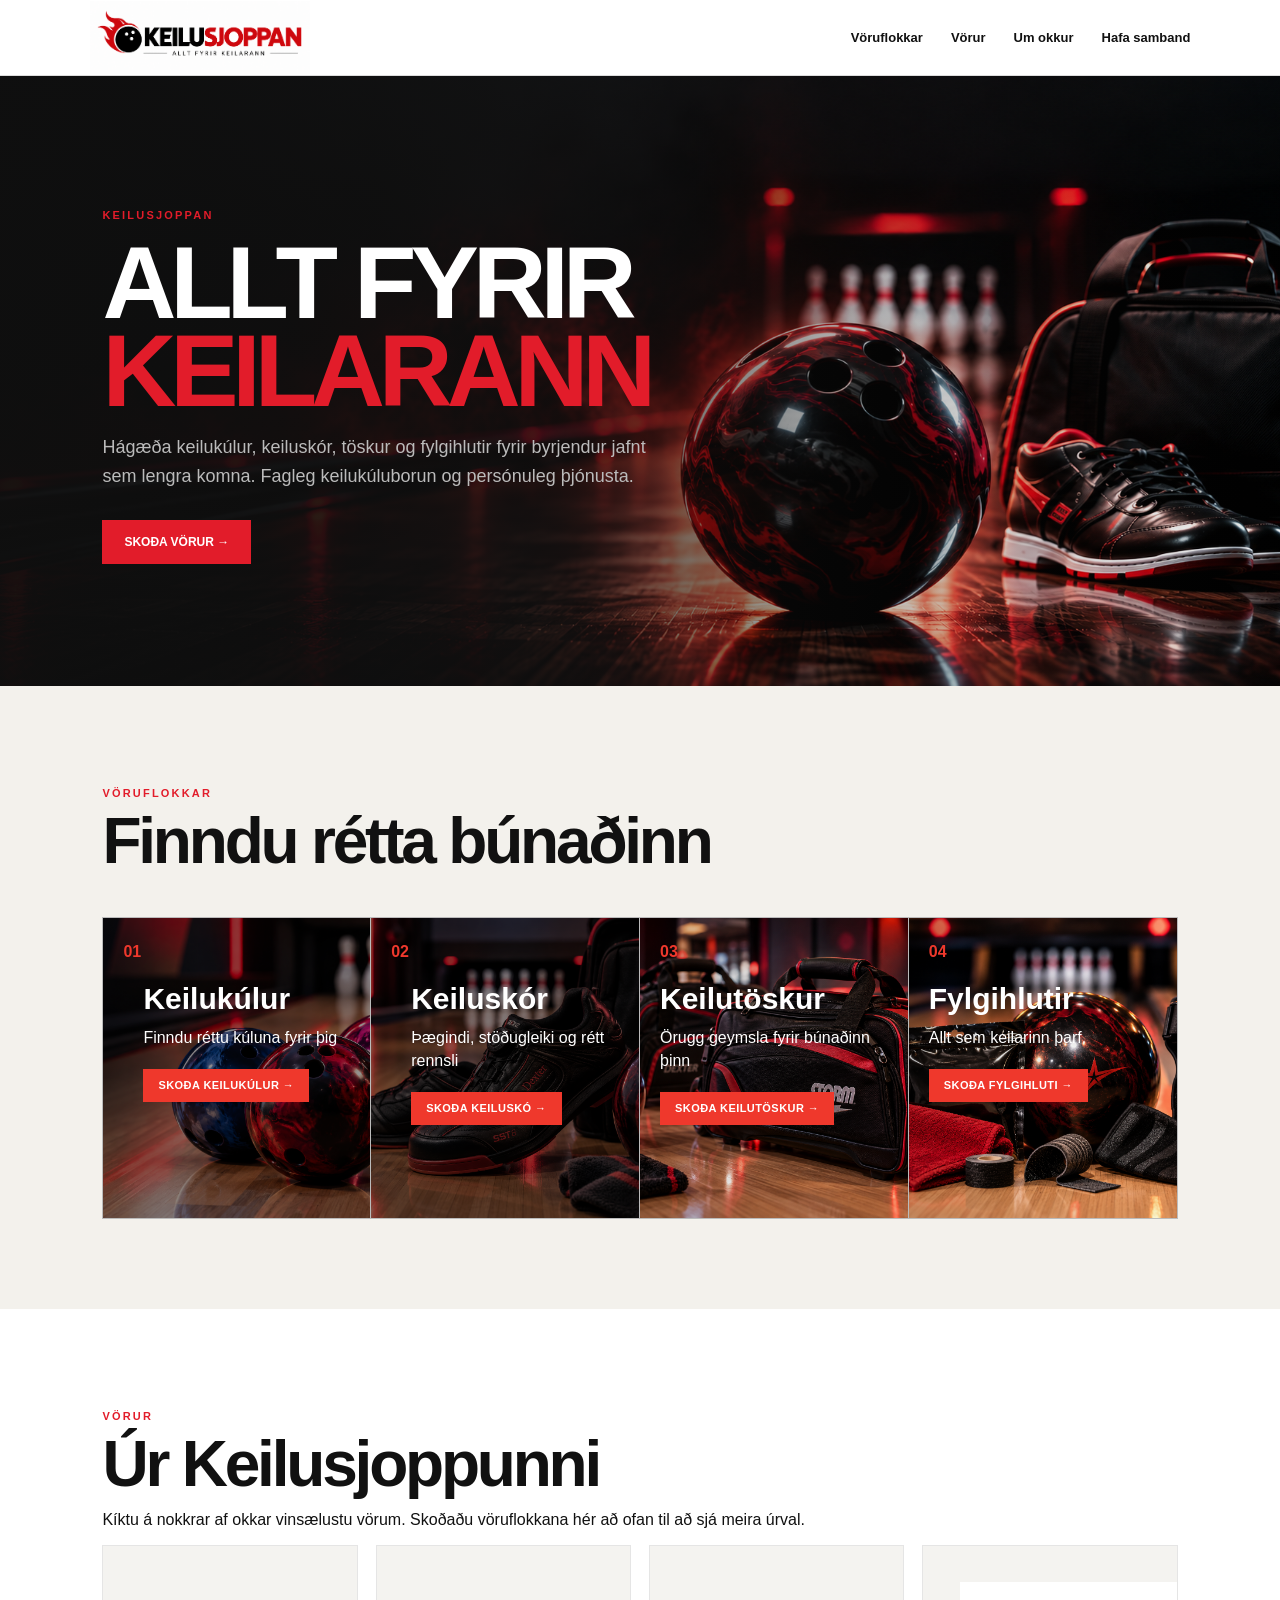
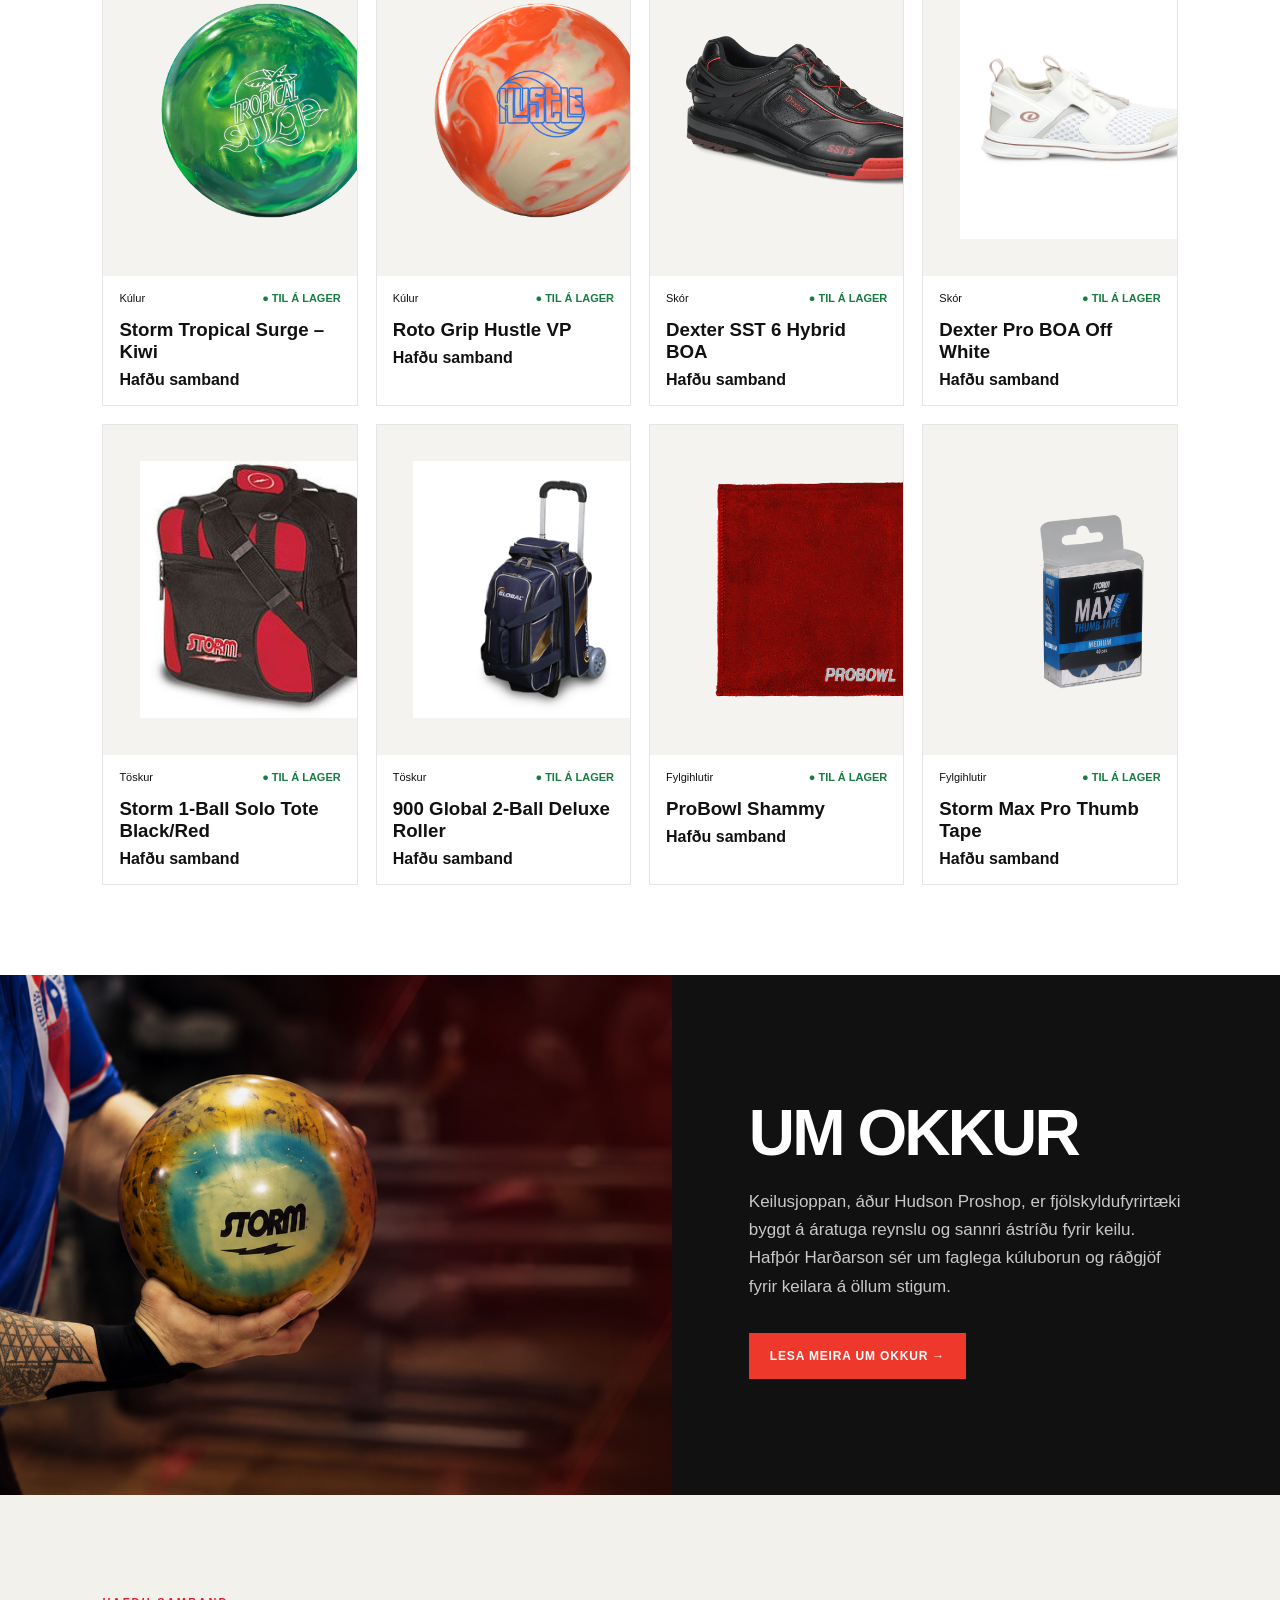
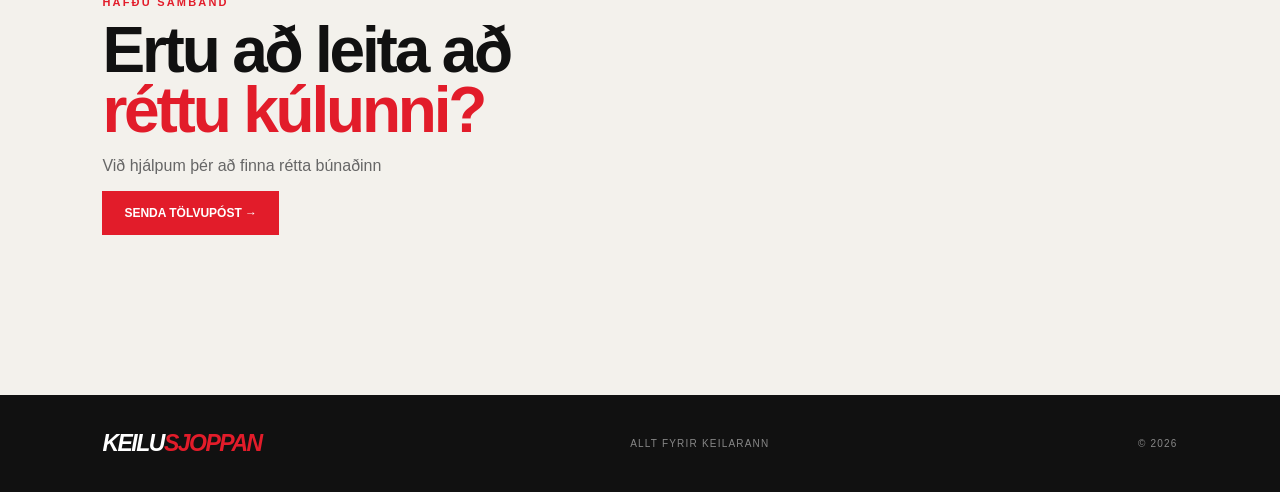
==== commit 28a3eaf8: "Update index.html" ====
--- a/index.html
+++ b/index.html
@@ -122,20 +122,6 @@
 
 </section>
 
-  <div>
-    <p class="eyebrow pale">UM KEILUSJOPPUNA</p>
-    <h2>Fagleg þjónusta<br>Rétti búnaðurinn</h2>
-  </div>
-
-  <p>
-    Keilusjoppan býður upp á hágæða keilukúlur, keiluvörur og keilukúluboranir
-    fyrir keilarann, byrjendur jafnt sem lengra komna. Við leggjum áherslu á
-    góða þjónustu og hágæða keiluvörur sem koma þér lengra í leiknum.
-  </p>
-
-</section>
-
-
 <section id="samband" class="section contact">
 
   <p class="eyebrow">HAFÐU SAMBAND</p>
--- a/style.css
+++ b/style.css
@@ -60,7 +60,7 @@
     url("./keilusjoppan-hero.png") !important;
 
   background-size: cover !important;
-  background-position: center !important;
+  background-position: center; !important;
   background-repeat: no-repeat !important;
 }
 /* KEILUKÚLUR – VÖRUFLOKKAKORT */
@@ -986,7 +986,7 @@
 
   background-image: url("hafthor-hardarson.png");
   background-size: cover;
-  background-position: center;
+  background-position: 15% 15%;
   background-repeat: no-repeat;
 }
 
@@ -1066,3 +1066,148 @@
     font-size: 48px;
   }
 }
+/* =========================
+   FORSÍÐA – UM OKKUR
+========================= */
+
+.home-about {
+  display: grid;
+  grid-template-columns: 1.05fr .95fr;
+  min-height: 520px;
+  background: #111;
+  color: #fff;
+}
+
+.home-about-image {
+  position: relative;
+  min-height: 520px;
+  overflow: hidden;
+}
+
+.home-about-image img {
+  width: 100%;
+  height: 100%;
+  display: block;
+  object-fit: cover;
+  object-position: center;
+}
+
+/* Létt dökkt overlay yfir myndina */
+.home-about-image::after {
+  content: "";
+  position: absolute;
+  inset: 0;
+  background:
+    linear-gradient(
+      90deg,
+      rgba(0,0,0,.08) 0%,
+      rgba(0,0,0,.02) 60%,
+      rgba(0,0,0,.35) 100%
+    );
+}
+
+.home-about-content {
+  padding: 75px 7vw 75px 6vw;
+  display: flex;
+  flex-direction: column;
+  justify-content: center;
+}
+
+.home-about-content h2 {
+  margin: 12px 0 25px;
+  font-size: clamp(48px, 5vw, 72px);
+  line-height: .95;
+  letter-spacing: -.045em;
+}
+
+.home-about-content > p:not(.eyebrow) {
+  max-width: 560px;
+  margin: 0 0 32px;
+  color: #c8c8c8;
+  font-size: 17px;
+  line-height: 1.65;
+}
+
+.home-about-button {
+  display: inline-flex;
+  align-items: center;
+  justify-content: center;
+  width: fit-content;
+
+  padding: 16px 21px;
+
+  background: #ef382c;
+  color: #fff !important;
+
+  text-decoration: none;
+  font-size: 12px;
+  font-weight: 900;
+  letter-spacing: .07em;
+
+  transition: transform .2s ease, background .2s ease;
+}
+
+.home-about-button:hover {
+  background: #d92b20;
+  transform: translateY(-2px);
+}
+
+
+/* SÍMI */
+
+@media (max-width: 800px) {
+
+  .home-about {
+    grid-template-columns: 1fr;
+  }
+
+  .home-about-image {
+    min-height: 350px;
+  }
+
+  .home-about-content {
+    padding: 60px 22px 65px;
+  }
+
+  .home-about-content h2 {
+    font-size: 50px;
+  }
+}
+/* UM OKKUR – HAFÞÓR FYRIRSÖGN */
+
+.about-story-title {
+  display: flex;
+  flex-direction: column;
+  justify-content: center;
+  text-align: center;
+}
+
+.about-story-title .eyebrow {
+  text-align: center;
+}
+
+.about-story-title h2 {
+  text-align: center;
+}
+/* UM OKKUR – HAFÞÓR TITILL */
+
+.about-story-title {
+  display: flex;
+  flex-direction: column;
+  justify-content: center;
+  align-items: center;
+  text-align: center;
+}
+
+.about-story-title .eyebrow {
+  width: 100%;
+  margin-bottom: 18px;
+  text-align: center;
+}
+
+.about-story-title h2 {
+  margin: 0;
+  text-align: center;
+  font-size: clamp(48px, 5vw, 68px);
+  line-height: .95;
+}
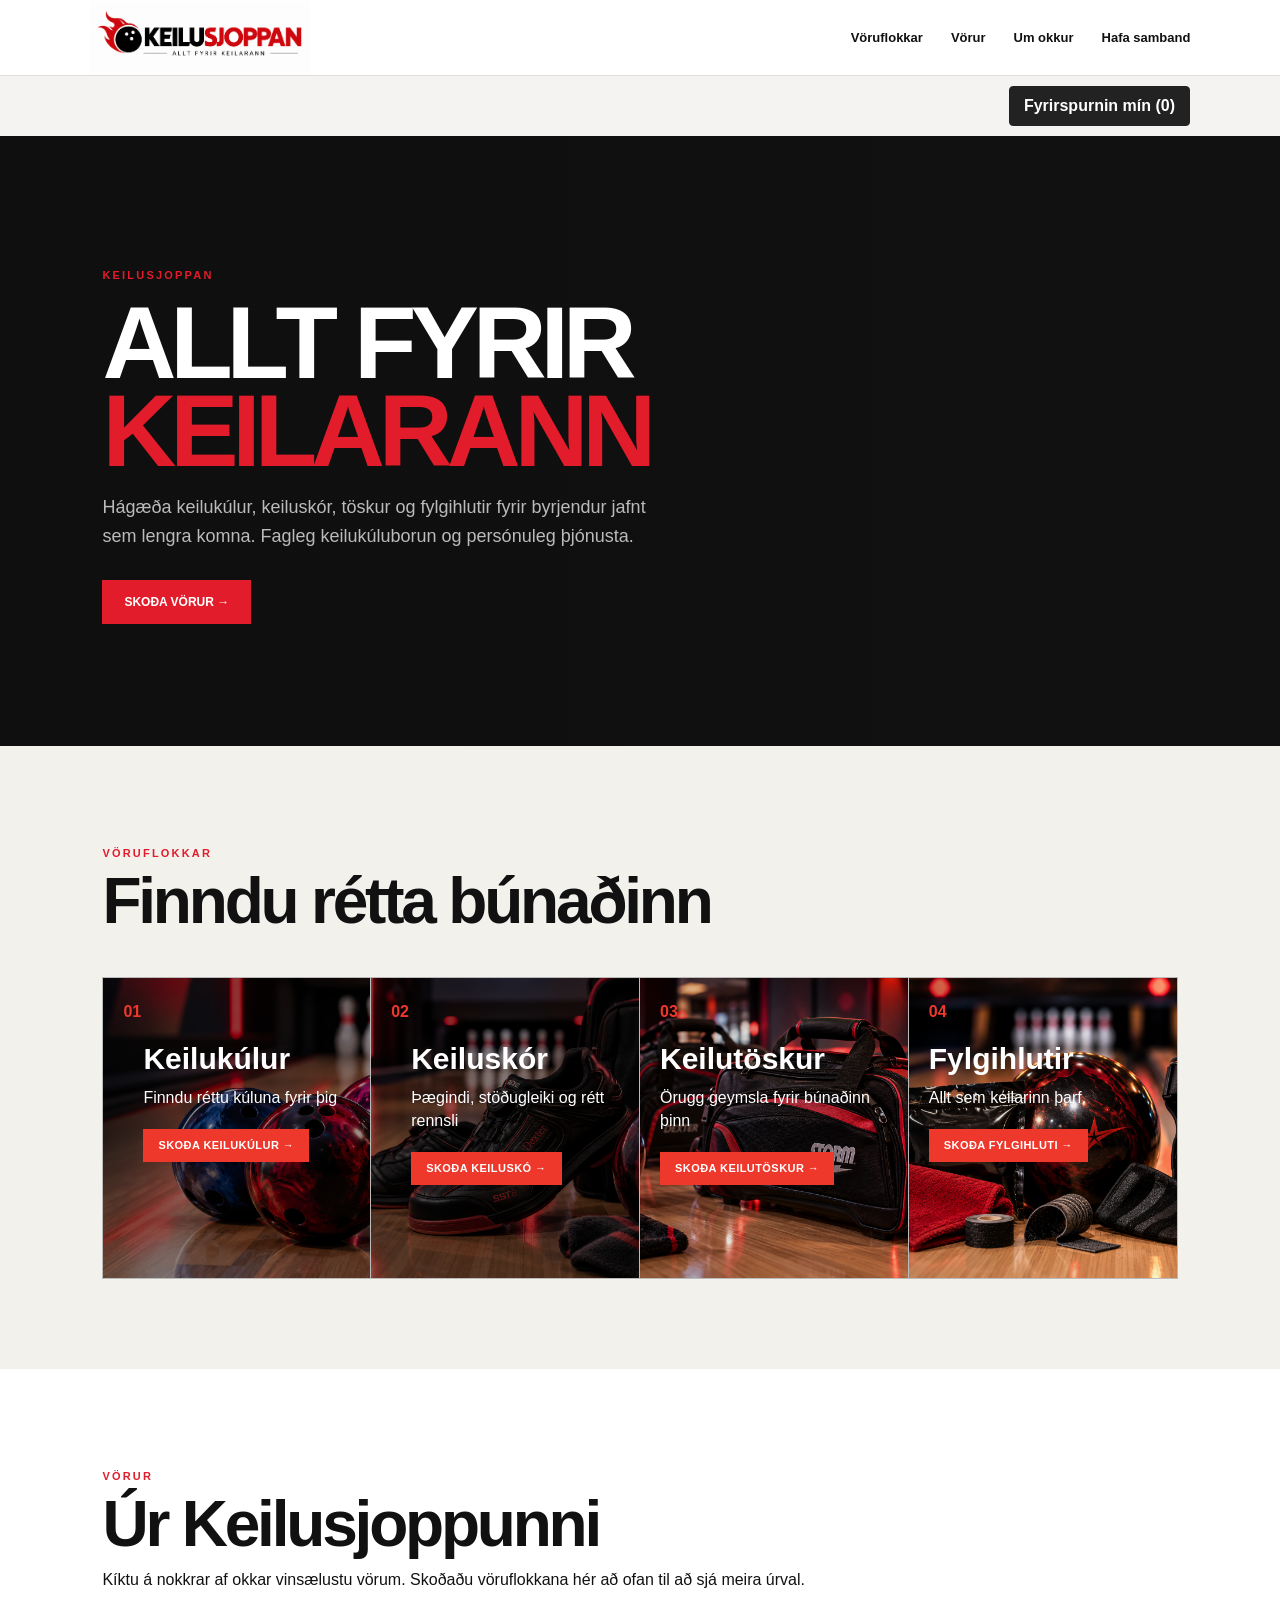
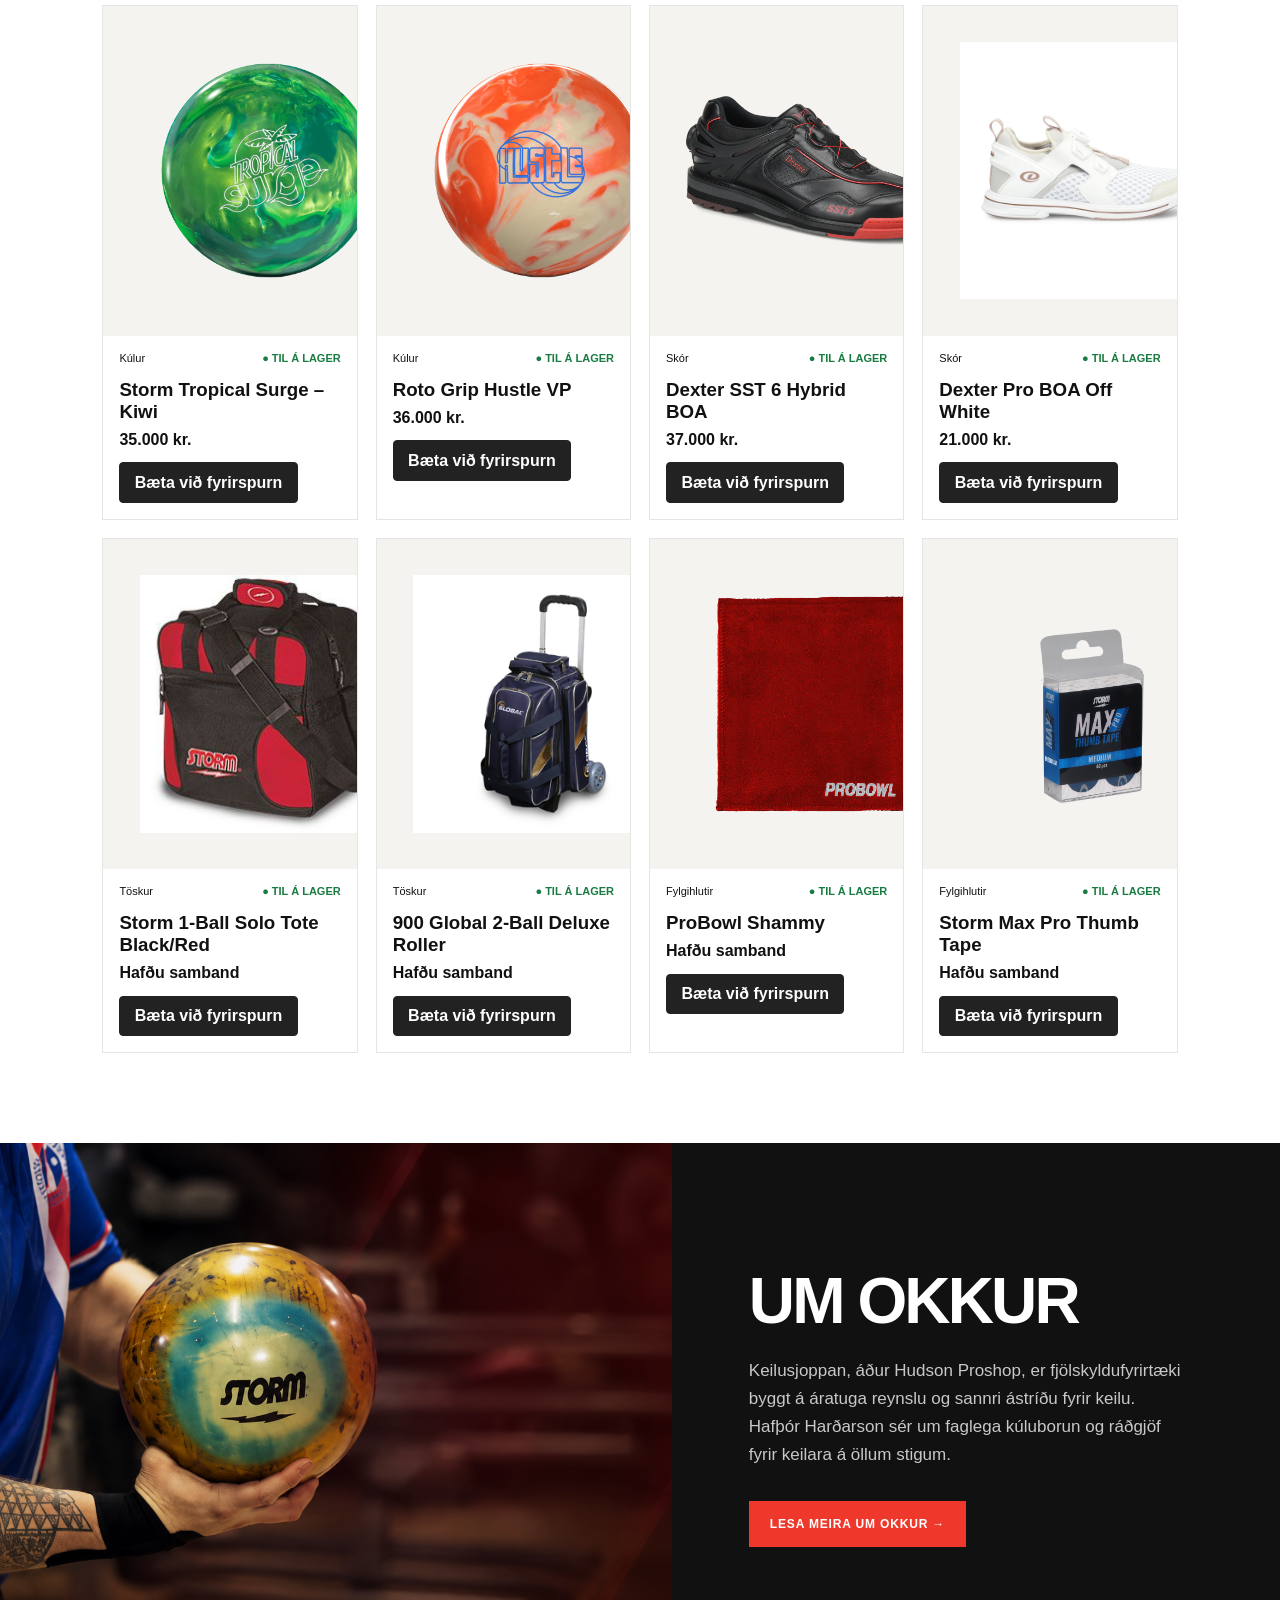
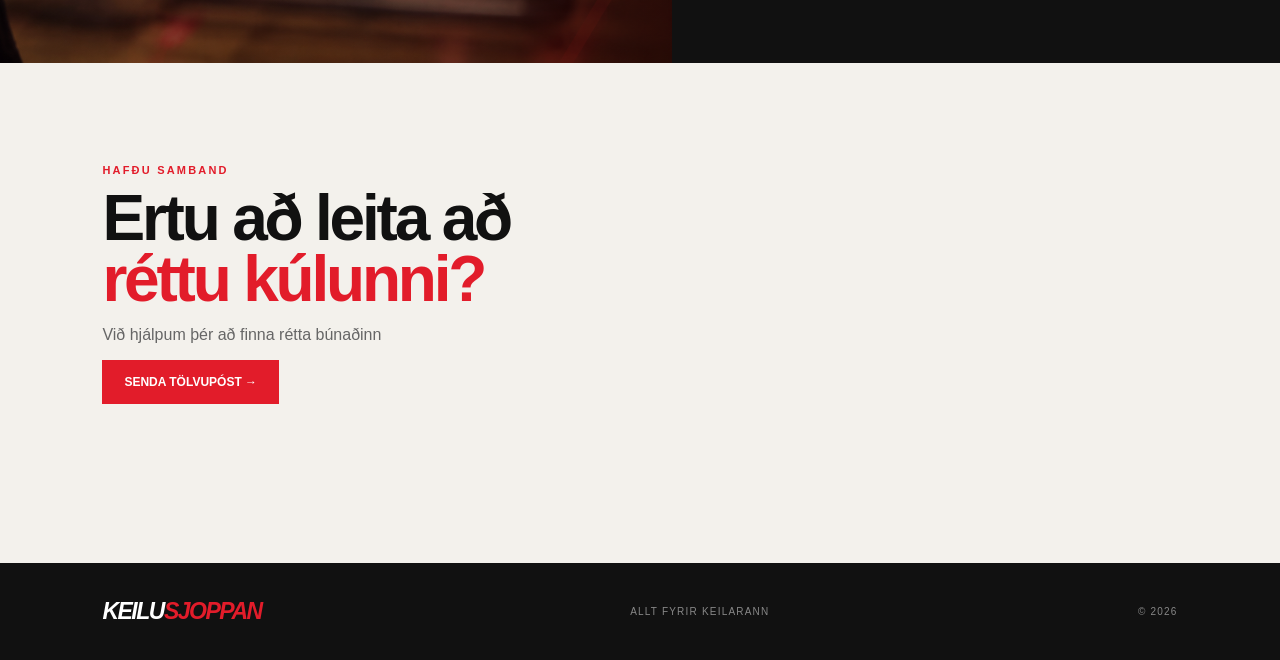
==== commit ec79a0d3: "Add files via upload" ====
--- a/index.html
+++ b/index.html
@@ -1,4 +1,6 @@
-<!doctype html><html lang="is"><head><meta charset="utf-8"><meta name="viewport" content="width=device-width,initial-scale=1"><title>Keilusjoppan | Allt fyrir keilarann</title><link rel="stylesheet" href="style.css"></head><body>
+<!doctype html><html lang="is"><head><meta charset="utf-8"><meta name="viewport" content="width=device-width,initial-scale=1"><title>Keilusjoppan | Allt fyrir keilarann</title><link rel="stylesheet" href="style.css">  <link rel="stylesheet" href="fyrirspurn.css">
+  <script src="fyrirspurn.js" defer></script>
+</head><body>
 <header><a class="logo" href="#">
   <img src="keilusjoppan-logo.png"
        alt="Keilusjoppan – Allt fyrir keilarann"
@@ -156,6 +158,3 @@
 
 </body>
 </html>
-          
-            <script src="products.js"></script></body></html>
-
--- a/style.css
+++ b/style.css
@@ -1,10 +1,387 @@
-*{box-sizing:border-box}html{scroll-behavior:smooth}body{margin:0;background:#f3f1ec;color:#111;font-family:Arial,sans-serif}a{color:inherit}header{height:76px;padding:0 7vw;display:flex;align-items:center;justify-content:space-between;background:#fff;position:sticky;top:0;z-index:9;border-bottom:1px solid #ddd}.logo{text-decoration:none;font-weight:900;font-style:italic;font-size:23px;letter-spacing:-1.5px}.logo b{color:#e21c2a}nav{display:flex;gap:28px}nav a{text-decoration:none;font-size:13px;font-weight:bold}.hero{min-height:610px;padding:80px 8vw;display:grid;grid-template-columns:1.3fr .7fr;align-items:center;background:#111;color:#fff;overflow:hidden}.eyebrow{color:#e21c2a;font-size:11px;font-weight:900;letter-spacing:.2em}.hero h1,.contact h2{font-size:clamp(54px,8vw,108px);line-height:.86;letter-spacing:-.06em;margin:18px 0}.hero em,.contact em{font-style:normal;color:#e21c2a}.lead{max-width:570px;color:#bbb;font-size:18px;line-height:1.6;margin-bottom:30px}.button{display:inline-block;padding:15px 22px;background:#e21c2a;color:#fff;text-decoration:none;font-size:12px;font-weight:900}.mark{height:360px;position:relative;display:grid;place-items:center}.ball{width:245px;height:245px;border-radius:50%;background:#050505;border:7px solid #e21c2a;z-index:2;position:relative}.ball i{position:absolute;width:30px;height:30px;border-radius:50%;background:#fff}.ball i:nth-child(1){top:55px;left:72px}.ball i:nth-child(2){top:60px;right:64px}.ball i:nth-child(3){top:108px;left:99px}.flame{position:absolute;color:#e21c2a;font-size:340px;transform:scaleX(.68) translateY(-60px)}.section{padding:90px 8vw}.section h2,.about h2{font-size:clamp(38px,5vw,66px);letter-spacing:-.05em;line-height:.95;margin:12px 0}.cats{display:grid;grid-template-columns:repeat(4,1fr);margin-top:45px;border-top:1px solid #bbb;border-bottom:1px solid #bbb}.cats a{min-height:220px;padding:25px 20px;border-right:1px solid #bbb;text-decoration:none;color:#777}.cats a:first-child{border-left:1px solid #bbb}.cats a:hover{background:#e21c2a;color:#fff}.cats b{display:block;font-size:23px;color:#111;margin:38px 0 12px}.cats a:hover b{color:#fff}.cats small{display:block;line-height:1.5}.white{background:#fff}.row{display:flex;justify-content:space-between;align-items:end;gap:20px}.filters{display:flex;gap:8px;flex-wrap:wrap;margin:30px 0 22px}.filter-btn{padding:9px 14px;border:1px solid #ccc;background:#fff;font-weight:bold;cursor:pointer}.filter-btn.active{background:#111;color:#fff}.grid{display:grid;grid-template-columns:repeat(4,1fr);gap:18px}.product-card{border:1px solid #ddd;background:#fff}.product-image{aspect-ratio:1;background:#f0efec;display:grid;place-items:center;font-size:65px}.product-image img{width:100%;height:100%;object-fit:contain}.product-body{padding:16px}.product-meta{display:flex;justify-content:space-between;gap:8px;font-size:11px}.stock.in{color:#187c42}.stock.out{color:#888}.product-card h3{margin:15px 0 8px}.price{font-weight:900}.about{padding:95px 8vw;background:#e21c2a;color:#fff;display:grid;grid-template-columns:1fr 1fr;gap:70px}.about>p{font-size:18px;line-height:1.8}.pale{color:#fff}.contact{min-height:500px}.contact p:not(.eyebrow){color:#666}footer{padding:35px 8vw;background:#111;color:#888;display:flex;justify-content:space-between;align-items:center;font-size:10px;letter-spacing:.12em}footer .logo span{color:#fff}@media(max-width:850px){nav{display:none}.hero{grid-template-columns:1fr}.mark{height:300px}.cats,.grid{grid-template-columns:repeat(2,1fr)}.about{grid-template-columns:1fr}}@media(max-width:520px){.hero,.section,.about{padding-left:22px;padding-right:22px}.hero h1{font-size:53px}.cats,.grid{grid-template-columns:1fr}.row{align-items:start;flex-direction:column}footer{flex-direction:column;align-items:start;gap:18px}}.logo img {
+* {
+  box-sizing: border-box;
+}
+
+html {
+  scroll-behavior: smooth;
+}
+
+body {
+  margin: 0;
+  background: #f3f1ec;
+  color: #111;
+  font-family: Arial,sans-serif;
+}
+
+a {
+  color: inherit;
+}
+
+header {
+  height: 76px;
+  padding: 0 7vw;
+  display: flex;
+  align-items: center;
+  justify-content: space-between;
+  background: #fff;
+  position: sticky;
+  top: 0;
+  z-index: 9;
+  border-bottom: 1px solid #ddd;
+}
+
+.logo {
+  text-decoration: none;
+  font-weight: 900;
+  font-style: italic;
+  font-size: 23px;
+  letter-spacing: -1.5px;
+}
+
+.logo b {
+  color: #e21c2a;
+}
+
+nav {
+  display: flex;
+  gap: 28px;
+}
+
+nav a {
+  text-decoration: none;
+  font-size: 13px;
+  font-weight: bold;
+}
+
+.hero {
+  min-height: 610px;
+  padding: 80px 8vw;
+  display: grid;
+  grid-template-columns: 1.3fr .7fr;
+  align-items: center;
+  background: #111;
+  color: #fff;
+  overflow: hidden;
+}
+
+.eyebrow {
+  color: #e21c2a;
+  font-size: 11px;
+  font-weight: 900;
+  letter-spacing: .2em;
+}
+
+.hero h1,.contact h2 {
+  font-size: clamp(54px,8vw,108px);
+  line-height: .86;
+  letter-spacing: -.06em;
+  margin: 18px 0;
+}
+
+.hero em,.contact em {
+  font-style: normal;
+  color: #e21c2a;
+}
+
+.lead {
+  max-width: 570px;
+  color: #bbb;
+  font-size: 18px;
+  line-height: 1.6;
+  margin-bottom: 30px;
+}
+
+.button {
+  display: inline-block;
+  padding: 15px 22px;
+  background: #e21c2a;
+  color: #fff;
+  text-decoration: none;
+  font-size: 12px;
+  font-weight: 900;
+}
+
+.mark {
+  height: 360px;
+  position: relative;
+  display: grid;
+  place-items: center;
+}
+
+.ball {
+  width: 245px;
+  height: 245px;
+  border-radius: 50%;
+  background: #050505;
+  border: 7px solid #e21c2a;
+  z-index: 2;
+  position: relative;
+}
+
+.ball i {
+  position: absolute;
+  width: 30px;
+  height: 30px;
+  border-radius: 50%;
+  background: #fff;
+}
+
+.ball i:nth-child(1) {
+  top: 55px;
+  left: 72px;
+}
+
+.ball i:nth-child(2) {
+  top: 60px;
+  right: 64px;
+}
+
+.ball i:nth-child(3) {
+  top: 108px;
+  left: 99px;
+}
+
+.flame {
+  position: absolute;
+  color: #e21c2a;
+  font-size: 340px;
+  transform: scaleX(.68) translateY(-60px);
+}
+
+.section {
+  padding: 90px 8vw;
+}
+
+.section h2,.about h2 {
+  font-size: clamp(38px,5vw,66px);
+  letter-spacing: -.05em;
+  line-height: .95;
+  margin: 12px 0;
+}
+
+.cats {
+  display: grid;
+  grid-template-columns: repeat(4,1fr);
+  margin-top: 45px;
+  border-top: 1px solid #bbb;
+  border-bottom: 1px solid #bbb;
+}
+
+.cats a {
+  min-height: 220px;
+  padding: 25px 20px;
+  border-right: 1px solid #bbb;
+  text-decoration: none;
+  color: #777;
+}
+
+.cats a:first-child {
+  border-left: 1px solid #bbb;
+}
+
+.cats a:hover {
+  background: #e21c2a;
+  color: #fff;
+}
+
+.cats b {
+  display: block;
+  font-size: 23px;
+  color: #111;
+  margin: 38px 0 12px;
+}
+
+.cats a:hover b {
+  color: #fff;
+}
+
+.cats small {
+  display: block;
+  line-height: 1.5;
+}
+
+.white {
+  background: #fff;
+}
+
+.row {
+  display: flex;
+  justify-content: space-between;
+  align-items: end;
+  gap: 20px;
+}
+
+.filters {
+  display: flex;
+  gap: 8px;
+  flex-wrap: wrap;
+  margin: 30px 0 22px;
+}
+
+.filter-btn {
+  padding: 9px 14px;
+  border: 1px solid #ccc;
+  background: #fff;
+  font-weight: bold;
+  cursor: pointer;
+}
+
+.filter-btn.active {
+  background: #111;
+  color: #fff;
+}
+
+.grid {
+  display: grid;
+  grid-template-columns: repeat(4,1fr);
+  gap: 18px;
+}
+
+.product-card {
+  border: 1px solid #ddd;
+  background: #fff;
+}
+
+.product-image {
+  aspect-ratio: 1;
+  background: #f0efec;
+  display: grid;
+  place-items: center;
+  font-size: 65px;
+}
+
+.product-image img {
+  width: 100%;
+  height: 100%;
+  object-fit: contain;
+}
+
+.product-body {
+  padding: 16px;
+}
+
+.product-meta {
+  display: flex;
+  justify-content: space-between;
+  gap: 8px;
+  font-size: 11px;
+}
+
+.stock.in {
+  color: #187c42;
+}
+
+.stock.out {
+  color: #888;
+}
+
+.product-card h3 {
+  margin: 15px 0 8px;
+}
+
+.price {
+  font-weight: 900;
+}
+
+.about {
+  padding: 95px 8vw;
+  background: #e21c2a;
+  color: #fff;
+  display: grid;
+  grid-template-columns: 1fr 1fr;
+  gap: 70px;
+}
+
+.about>p {
+  font-size: 18px;
+  line-height: 1.8;
+}
+
+.pale {
+  color: #fff;
+}
+
+.contact {
+  min-height: 500px;
+}
+
+.contact p:not(.eyebrow) {
+  color: #666;
+}
+
+footer {
+  padding: 35px 8vw;
+  background: #111;
+  color: #888;
+  display: flex;
+  justify-content: space-between;
+  align-items: center;
+  font-size: 10px;
+  letter-spacing: .12em;
+}
+
+footer .logo span {
+  color: #fff;
+}
+
+@media (max-width:850px) {
+  nav {
+    display: none;
+  }
+
+  .hero {
+    grid-template-columns: 1fr;
+  }
+
+  .mark {
+    height: 300px;
+  }
+
+  .cats,.grid {
+    grid-template-columns: repeat(2,1fr);
+  }
+
+  .about {
+    grid-template-columns: 1fr;
+  }
+
+}
+
+@media (max-width:520px) {
+  .hero,.section,.about {
+    padding-left: 22px;
+    padding-right: 22px;
+  }
+
+  .hero h1 {
+    font-size: 53px;
+  }
+
+  .cats,.grid {
+    grid-template-columns: 1fr;
+  }
+
+  .row {
+    align-items: start;
+    flex-direction: column;
+  }
+
+  footer {
+    flex-direction: column;
+    align-items: start;
+    gap: 18px;
+  }
+
+}
+
+.logo img {
   width: 150px;
   height: auto;
   display: block;
 }
+
+
 /* HERO MYND */
-
 .hero {
   display: grid;
   grid-template-columns: 0.9fr 1.1fr;
@@ -26,8 +403,8 @@
   display: block;
 }
 
+
 /* FARSÍMI */
-
 @media (max-width: 850px) {
   .hero {
     grid-template-columns: 1fr;
@@ -37,6 +414,7 @@
   .hero-visual {
     height: 350px;
   }
+
 }
 
 @media (max-width: 520px) {
@@ -47,37 +425,23 @@
   .hero-visual img {
     object-position: 65% center;
   }
-}
+
+}
+
 .hero {
-  background-image:
-    linear-gradient(
-      90deg,
-      rgba(15,15,15,0.96) 0%,
-      rgba(15,15,15,0.85) 38%,
-      rgba(15,15,15,0.25) 70%,
-      rgba(15,15,15,0.05) 100%
-    ),
-    url("./keilusjoppan-hero.png") !important;
-
+  background-image: linear-gradient( 90deg, rgba(15,15,15,0.96) 0%, rgba(15,15,15,0.85) 38%, rgba(15,15,15,0.25) 70%, rgba(15,15,15,0.05) 100% ), url("./keilusjoppan-hero.webp") !important;
   background-size: cover !important;
-  background-position: center; !important;
+  background-position: center !important;
   background-repeat: no-repeat !important;
 }
+
+
 /* KEILUKÚLUR – VÖRUFLOKKAKORT */
-
 .category-balls {
   position: relative;
   overflow: hidden;
   min-height: 300px;
-  background:
- linear-gradient(
-  90deg,
- rgba(10,10,10,.38) 0%,
-rgba(10,10,10,.18) 50%,
-rgba(10,10,10,.04) 100%
-)
-    url("keilukulur-category.png");
-
+  background: linear-gradient( 90deg, rgba(10,10,10,.38) 0%, rgba(10,10,10,.18) 50%, rgba(10,10,10,.04) 100% ), url("keilukulur-category.png");
   background-size: cover;
   background-position: center;
   color: white !important;
@@ -113,10 +477,11 @@
   font-size: 12px;
   font-weight: 900;
 }
+
+
 /* =========================
    KEILUKÚLUR – VÖRUSÍÐA
    ========================= */
-
 .balls-header {
   background: #111;
   color: #fff;
@@ -155,8 +520,8 @@
   gap: 22px;
 }
 
+
 /* Farsímar */
-
 @media (max-width: 850px) {
   .balls-grid {
     grid-template-columns: repeat(2, 1fr);
@@ -169,6 +534,7 @@
   .balls-shop {
     padding: 60px 22px 80px;
   }
+
 }
 
 @media (max-width: 520px) {
@@ -179,11 +545,13 @@
   .balls-header h1 {
     font-size: 52px;
   }
-}
+
+}
+
+
 /* =========================
    VÖRUKORT – KEILUKÚLUR
    ========================= */
-
 .product-card {
   background: #fff;
   border: 1px solid #e5e5e5;
@@ -217,12 +585,9 @@
   top: 18px;
   left: 18px;
   z-index: 2;
-
   background: #ef382c;
   color: #fff;
-
   padding: 8px 11px;
-
   font-size: 10px;
   font-weight: 900;
   letter-spacing: .08em;
@@ -286,9 +651,11 @@
   .product-image {
     height: 290px;
   }
-}
+
+}
+
+
 /* TAKKI – FINNDU ÞÍNA KÚLU */
-
 .balls-catalog-link {
   display: inline-flex;
   align-items: center;
@@ -309,10 +676,11 @@
   color: #111;
   transform: translateY(-2px);
 }
+
+
 /* =========================
    DRAUMAKÚLAN – CTA
    ========================= */
-
 .ball-order-cta {
   background: #111;
   color: #fff;
@@ -358,9 +726,11 @@
   .ball-order-cta {
     padding: 65px 22px 75px;
   }
-}
+
+}
+
+
 /* KEILUSKÓR – FLOKKAR */
-
 .shoe-category-heading {
   margin: 10px 0 28px;
   padding-bottom: 12px;
@@ -373,8 +743,9 @@
   font-weight: 900;
   letter-spacing: .08em;
 }
+
+
 /* KEILUSKÓR – 2 VÖRUR Í RÖÐ */
-
 .shoe-grid {
   display: grid;
   grid-template-columns: repeat(2, minmax(0, 1fr));
@@ -386,9 +757,11 @@
   .shoe-grid {
     grid-template-columns: 1fr;
   }
-}
+
+}
+
+
 /* KEILUSKÓR – 2 Í HVERJUM DÁLK */
-
 .balls-shop .shoe-grid {
   display: grid;
   grid-template-columns: repeat(2, minmax(0, 1fr)) !important;
@@ -400,13 +773,13 @@
   .balls-shop .shoe-grid {
     grid-template-columns: 1fr !important;
   }
-}
+
+}
+
+
 /* KEILUSKÓR – MYND Á FORSÍÐU */
-
 .cats .category-shoes {
-  background-image:
-    linear-gradient(rgba(0,0,0,.25), rgba(0,0,0,.72)),
-    url("keiluskor-category.png") !important;
+  background-image: linear-gradient(rgba(0,0,0,.25), rgba(0,0,0,.72)), url("keiluskor-category.png") !important;
   background-size: cover !important;
   background-position: 65% center !important;
   background-repeat: no-repeat !important;
@@ -424,8 +797,9 @@
 .category-shoes .category-link {
   color: #ef382c;
 }
+
+
 /* KEILUSKÓR – FLOKKATAKKAR */
-
 .shoe-nav {
   display: flex;
   gap: 10px;
@@ -477,9 +851,11 @@
   .shoe-nav a {
     width: 100%;
   }
-}
+
+}
+
+
 /* MYNDAKORT Á FORSÍÐU */
-
 .category-balls,
 .category-shoes {
   position: relative;
@@ -531,8 +907,9 @@
   font-size: 12px;
   font-weight: 900;
 }
+
+
 /* FORSÍÐA – KEILUKÚLUR + KEILUSKÓR SAMRÆMD KORT */
-
 .cats .category-balls,
 .cats .category-shoes {
   position: relative;
@@ -544,28 +921,12 @@
 }
 
 .cats .category-balls {
-  background-image:
-    linear-gradient(
-      90deg,
-      rgba(0,0,0,.12) 0%,
-      rgba(0,0,0,.03) 45%,
-      rgba(0,0,0,0) 100%
-    ),
-    url("keilukulur-category.png") !important;
-
+  background-image: linear-gradient( 90deg, rgba(0,0,0,.12) 0%, rgba(0,0,0,.03) 45%, rgba(0,0,0,0) 100% ), url("keilukulur-category.png") !important;
   background-position: center !important;
 }
 
 .cats .category-shoes {
-  background-image:
-    linear-gradient(
-      90deg,
-      rgba(0,0,0,.10) 0%,
-      rgba(0,0,0,.02) 45%,
-      rgba(0,0,0,0) 100%
-    ),
-    url("keiluskor-category.png") !important;
-
+  background-image: linear-gradient( 90deg, rgba(0,0,0,.10) 0%, rgba(0,0,0,.02) 45%, rgba(0,0,0,0) 100% ), url("keiluskor-category.png") !important;
   background-position: 65% center !important;
 }
 
@@ -620,23 +981,15 @@
   background: #d92b20;
   transform: translateY(-2px);
 }
+
+
 /* FORSÍÐA – KEILUTÖSKUR */
-
 .cats .category-bags {
   position: relative;
   overflow: hidden;
   min-height: 300px;
   color: #fff !important;
-
-  background-image:
-    linear-gradient(
-      90deg,
-rgba(0,0,0,.20) 0%,
-rgba(0,0,0,.08) 45%,
-rgba(0,0,0,.01) 100%
-    ),
-    url("keilutoskur-category.png") !important;
-
+  background-image: linear-gradient( 90deg, rgba(0,0,0,.20) 0%, rgba(0,0,0,.08) 45%, rgba(0,0,0,.01) 100% ), url("keilutoskur-category.png") !important;
   background-size: cover !important;
   background-position: center !important;
   background-repeat: no-repeat !important;
@@ -687,23 +1040,15 @@
   background: #d92b20;
   transform: translateY(-2px);
 }
+
+
 /* FORSÍÐA – FYLGIHLUTIR */
-
 .cats .category-accessories {
   position: relative;
   overflow: hidden;
   min-height: 300px;
   color: #fff !important;
-
-  background-image:
-    linear-gradient(
-      90deg,
-      rgba(0,0,0,.20) 0%,
-      rgba(0,0,0,.08) 45%,
-      rgba(0,0,0,.01) 100%
-    ),
-    url("fylgihlutir-category.png") !important;
-
+  background-image: linear-gradient( 90deg, rgba(0,0,0,.20) 0%, rgba(0,0,0,.08) 45%, rgba(0,0,0,.01) 100% ), url("fylgihlutir-category.png") !important;
   background-size: cover !important;
   background-position: center !important;
   background-repeat: no-repeat !important;
@@ -754,10 +1099,11 @@
   background: #d92b20;
   transform: translateY(-2px);
 }
+
+
 /* =========================
    UM OKKUR
 ========================= */
-
 .about-hero {
   display: grid;
   grid-template-columns: 1.05fr 1fr;
@@ -803,7 +1149,6 @@
 
 
 /* SAGA HAFÞÓRS */
-
 .about-story {
   display: grid;
   grid-template-columns: .9fr 1.1fr;
@@ -836,7 +1181,6 @@
 
 
 /* AFREK */
-
 .about-achievements {
   background: #111;
   color: #fff;
@@ -878,7 +1222,6 @@
 
 
 /* FJÖLSKYLDUFYRIRTÆKI */
-
 .family-business {
   display: grid;
   grid-template-columns: .9fr 1.1fr;
@@ -907,9 +1250,7 @@
 
 
 /* RESPONSIVE */
-
 @media (max-width: 900px) {
-
   .about-hero {
     grid-template-columns: 1fr;
   }
@@ -936,11 +1277,10 @@
   .about-achievements {
     padding: 70px 22px;
   }
-}
-
+
+}
 
 @media (max-width: 520px) {
-
   .about-hero-text h1 {
     font-size: 50px;
   }
@@ -956,9 +1296,11 @@
   .achievement {
     padding-bottom: 18px;
   }
-}
+
+}
+
+
 /* UM OKKUR – HEADER LOGO FIX */
-
 .about-hero + * {
   position: relative;
 }
@@ -975,15 +1317,15 @@
   height: auto;
   max-width: 205px;
 }
+
+
 /* UM OKKUR – HERO MEÐ TEXTA YFIR MYND */
-
 .about-hero {
   position: relative;
   min-height: 690px;
   display: flex;
   align-items: center;
   overflow: hidden;
-
   background-image: url("hafthor-hardarson.png");
   background-size: cover;
   background-position: 15% 15%;
@@ -993,31 +1335,20 @@
 .about-hero-overlay {
   position: absolute;
   inset: 0;
-
-  background:
-    linear-gradient(
-      90deg,
-      rgba(0,0,0,.88) 0%,
-      rgba(0,0,0,.72) 36%,
-      rgba(0,0,0,.30) 62%,
-      rgba(0,0,0,.08) 100%
-    );
+  background: linear-gradient( 90deg, rgba(0,0,0,.88) 0%, rgba(0,0,0,.72) 36%, rgba(0,0,0,.30) 62%, rgba(0,0,0,.08) 100% );
 }
 
 .about-hero-content {
   position: relative;
   z-index: 2;
-
   width: min(650px, 48vw);
   margin-left: 7vw;
   padding: 90px 0;
-
   color: #fff;
 }
 
 .about-hero-content h1 {
   margin: 16px 0 28px;
-
   font-size: clamp(48px, 5.6vw, 82px);
   line-height: .96;
   letter-spacing: -.045em;
@@ -1030,7 +1361,6 @@
 .about-lead {
   max-width: 520px;
   margin: 0;
-
   color: #ddd;
   font-size: 18px;
   line-height: 1.65;
@@ -1038,22 +1368,14 @@
 
 
 /* SÍMI */
-
 @media (max-width: 800px) {
-
   .about-hero {
     min-height: 620px;
     background-position: 62% center;
   }
 
   .about-hero-overlay {
-    background:
-      linear-gradient(
-        90deg,
-        rgba(0,0,0,.90) 0%,
-        rgba(0,0,0,.72) 62%,
-        rgba(0,0,0,.25) 100%
-      );
+    background: linear-gradient( 90deg, rgba(0,0,0,.90) 0%, rgba(0,0,0,.72) 62%, rgba(0,0,0,.25) 100% );
   }
 
   .about-hero-content {
@@ -1065,11 +1387,13 @@
   .about-hero-content h1 {
     font-size: 48px;
   }
-}
+
+}
+
+
 /* =========================
    FORSÍÐA – UM OKKUR
 ========================= */
-
 .home-about {
   display: grid;
   grid-template-columns: 1.05fr .95fr;
@@ -1092,18 +1416,13 @@
   object-position: center;
 }
 
+
 /* Létt dökkt overlay yfir myndina */
 .home-about-image::after {
   content: "";
   position: absolute;
   inset: 0;
-  background:
-    linear-gradient(
-      90deg,
-      rgba(0,0,0,.08) 0%,
-      rgba(0,0,0,.02) 60%,
-      rgba(0,0,0,.35) 100%
-    );
+  background: linear-gradient( 90deg, rgba(0,0,0,.08) 0%, rgba(0,0,0,.02) 60%, rgba(0,0,0,.35) 100% );
 }
 
 .home-about-content {
@@ -1133,17 +1452,13 @@
   align-items: center;
   justify-content: center;
   width: fit-content;
-
   padding: 16px 21px;
-
   background: #ef382c;
   color: #fff !important;
-
   text-decoration: none;
   font-size: 12px;
   font-weight: 900;
   letter-spacing: .07em;
-
   transition: transform .2s ease, background .2s ease;
 }
 
@@ -1154,9 +1469,7 @@
 
 
 /* SÍMI */
-
 @media (max-width: 800px) {
-
   .home-about {
     grid-template-columns: 1fr;
   }
@@ -1172,42 +1485,34 @@
   .home-about-content h2 {
     font-size: 50px;
   }
-}
-/* UM OKKUR – HAFÞÓR FYRIRSÖGN */
-
+
+}
+
+
+/* UM OKKUR – MIÐJA HAFÞÓR TITIL */
 .about-story-title {
-  display: flex;
-  flex-direction: column;
-  justify-content: center;
-  text-align: center;
+  display: flex !important;
+  flex-direction: column !important;
+  justify-content: center !important;
+  align-items: center !important;
+  text-align: center !important;
+  height: 100% !important;
 }
 
 .about-story-title .eyebrow {
-  text-align: center;
-}
-
-.about-story-title h2 {
-  text-align: center;
-}
-/* UM OKKUR – HAFÞÓR TITILL */
-
-.about-story-title {
-  display: flex;
-  flex-direction: column;
-  justify-content: center;
-  align-items: center;
-  text-align: center;
-}
-
-.about-story-title .eyebrow {
+  text-align: center !important;
   width: 100%;
   margin-bottom: 18px;
-  text-align: center;
 }
 
 .about-story-title h2 {
-  margin: 0;
-  text-align: center;
-  font-size: clamp(48px, 5vw, 68px);
-  line-height: .95;
-}
+  margin: 0 !important;
+  text-align: center !important;
+  width: 100%;
+}
+
+
+/* Vörutenglar faldir þar til verslunin er tilbúin */
+.product-button, .product-link {
+  display: none !important;
+}
--- a/fyrirspurn.css
+++ b/fyrirspurn.css
@@ -0,0 +1,110 @@
+.inquiry-bar {
+  display: flex;
+  justify-content: flex-end;
+  align-items: center;
+  gap: .75rem;
+  padding: .6rem 7vw;
+  background: #f4f3f1;
+}
+
+.inquiry-status {
+  font-size: .85rem;
+}
+
+.inquiry-button {
+  display: inline-block;
+  border: 1px solid #222;
+  border-radius: 4px;
+  padding: .65rem .9rem;
+  background: #222;
+  color: #fff;
+  font: inherit;
+  font-weight: 700;
+  text-decoration: none;
+  cursor: pointer;
+}
+
+.inquiry-button:hover,
+.inquiry-button:focus-visible {
+  background: #414141;
+  color: #fff;
+}
+
+.product-card .inquiry-button {
+  margin-top: .85rem;
+}
+
+.inquiry-dialog {
+  position: fixed;
+  inset: 0;
+  margin: auto;
+  width: min(36rem, calc(100% - 2rem));
+  max-height: calc(100% - 2rem);
+  padding: clamp(1rem, 4vw, 1.75rem);
+  border: 1px solid #ddd;
+  border-radius: 8px;
+  color: #222;
+  background: #fff;
+  overflow: auto;
+}
+
+.inquiry-dialog::backdrop {
+  background: rgb(0 0 0 / .55);
+}
+
+.inquiry-heading,
+.inquiry-controls {
+  display: flex;
+  align-items: center;
+  gap: .75rem;
+  flex-wrap: wrap;
+}
+
+.inquiry-heading {
+  justify-content: space-between;
+}
+
+.inquiry-list {
+  list-style: none;
+  margin: 1rem 0;
+  padding: 0;
+}
+
+.inquiry-item {
+  border-top: 1px solid #ddd;
+  padding: .75rem 0;
+}
+
+.inquiry-controls {
+  margin-top: .5rem;
+}
+
+.inquiry-controls label {
+  display: flex;
+  flex-direction: column;
+  font-size: .85rem;
+}
+
+.inquiry-controls input {
+  width: 5rem;
+  padding: .35rem;
+  font: inherit;
+}
+
+.inquiry-secondary {
+  padding: .4rem .6rem;
+  border: 1px solid #aaa;
+  border-radius: 4px;
+  background: #fff;
+  color: #222;
+  font: inherit;
+  cursor: pointer;
+}
+
+.inquiry-dialog p {
+  margin: .9rem 0;
+}
+
+.inquiry-dialog [hidden] {
+  display: none;
+}
